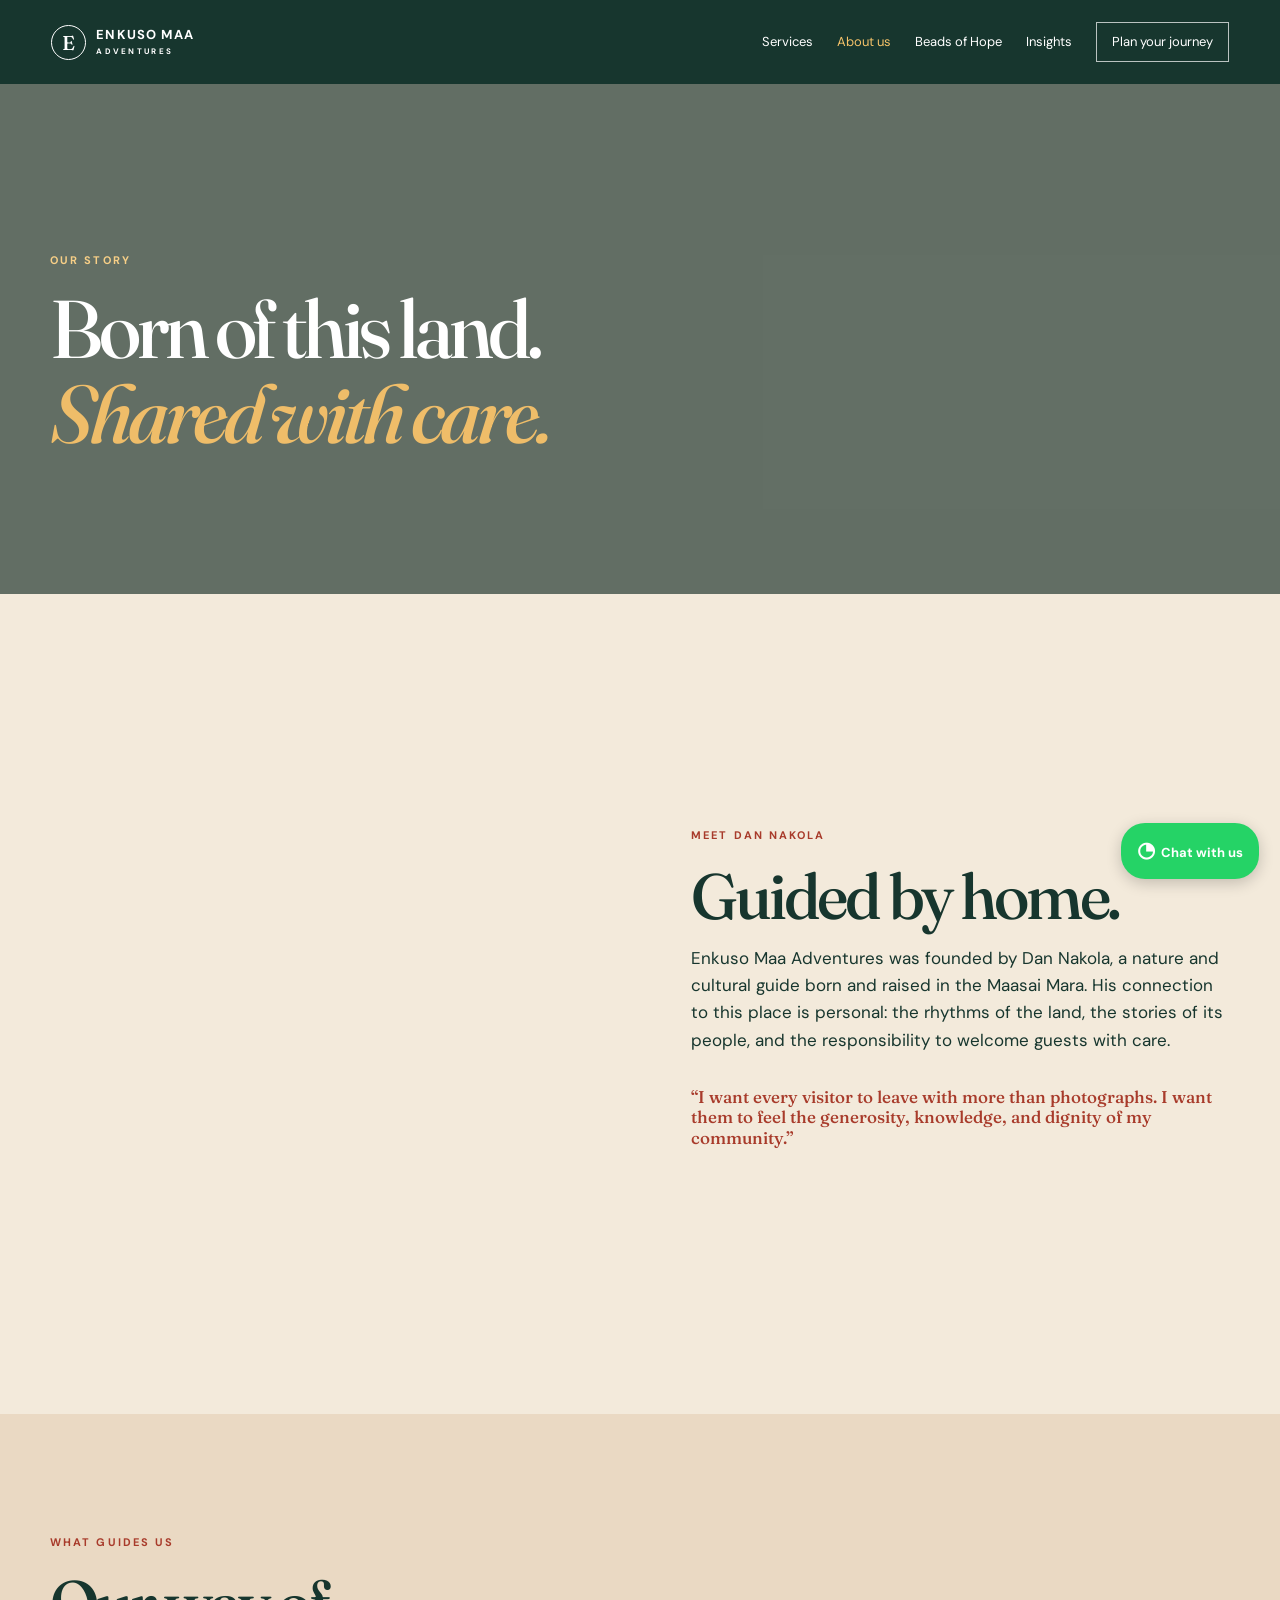
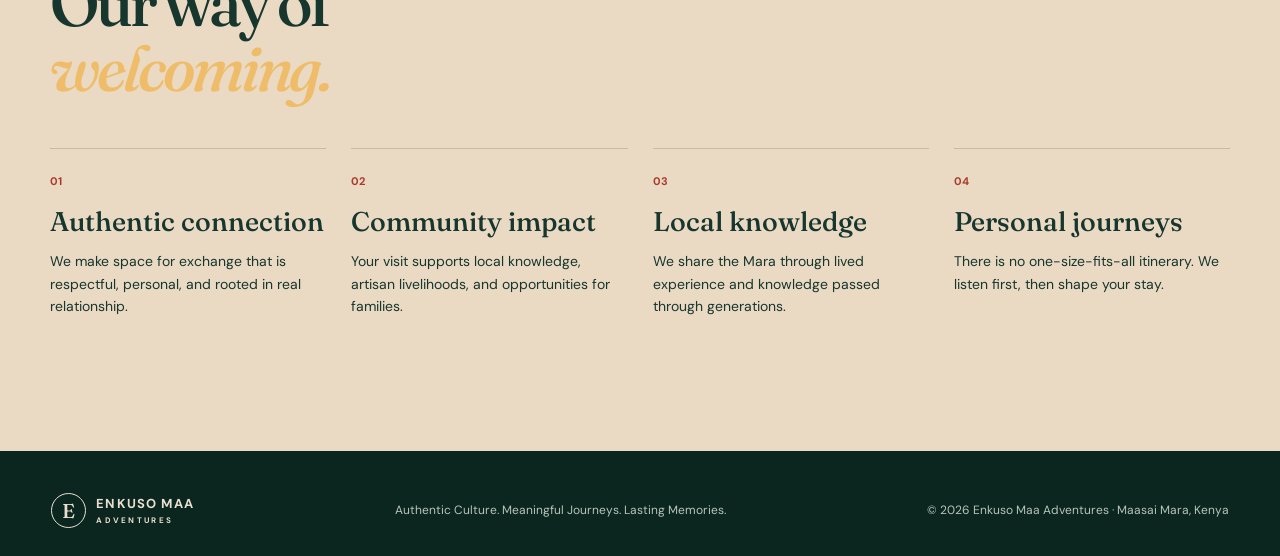
==== about.html @ 647bf37d "Initial commit" ====
<!doctype html>
<html lang="en"><head><meta charset="UTF-8"><meta name="viewport" content="width=device-width, initial-scale=1.0"><meta name="description" content="Meet Dan Nakola and the story behind Enkuso Maa Adventures."><title>About us | Enkuso Maa Adventures</title><link rel="preconnect" href="https://fonts.googleapis.com"><link rel="preconnect" href="https://fonts.gstatic.com" crossorigin><link href="https://fonts.googleapis.com/css2?family=DM+Sans:wght@400;500;600;700&family=Fraunces:opsz,wght@9..144,500;9..144,600;9..144,700&display=swap" rel="stylesheet"><link rel="stylesheet" href="style.css"></head>
<body><a class="skip" href="#main">Skip to content</a><header class="site-header solid-header"><a class="brand" href="index.html"><span class="brand-mark">E</span><span>ENKUSO MAA<small>ADVENTURES</small></span></a><button class="menu-toggle" aria-label="Open navigation" aria-expanded="false"><span></span><span></span></button><nav aria-label="Main navigation"><a href="services.html">Services</a><a class="active" href="about.html">About us</a><a href="index.html#beads">Beads of Hope</a><a href="insights.html">Insights</a><a class="nav-cta" href="contact.html">Plan your journey</a></nav></header>
<main id="main"><section class="page-hero about-page-hero"><div class="container"><p class="eyebrow light">OUR STORY</p><h1>Born of this land.<br><em>Shared with care.</em></h1></div></section><section class="founder section container"><div class="founder-photo"></div><div><p class="eyebrow">MEET DAN NAKOLA</p><h2>Guided by home.</h2><p>Enkuso Maa Adventures was founded by Dan Nakola, a nature and cultural guide born and raised in the Maasai Mara. His connection to this place is personal: the rhythms of the land, the stories of its people, and the responsibility to welcome guests with care.</p><p class="statement">“I want every visitor to leave with more than photographs. I want them to feel the generosity, knowledge, and dignity of my community.”</p></div></section><section class="values section"><div class="container"><p class="eyebrow">WHAT GUIDES US</p><h2>Our way of<br><em>welcoming.</em></h2><div class="values-grid"><article><b>01</b><h3>Authentic connection</h3><p>We make space for exchange that is respectful, personal, and rooted in real relationship.</p></article><article><b>02</b><h3>Community impact</h3><p>Your visit supports local knowledge, artisan livelihoods, and opportunities for families.</p></article><article><b>03</b><h3>Local knowledge</h3><p>We share the Mara through lived experience and knowledge passed through generations.</p></article><article><b>04</b><h3>Personal journeys</h3><p>There is no one-size-fits-all itinerary. We listen first, then shape your stay.</p></article></div></div></section></main><a class="whatsapp" href="https://wa.me/254792629837" target="_blank" rel="noopener" aria-label="Chat on WhatsApp">◔<span>Chat with us</span></a><footer><a class="brand" href="index.html"><span class="brand-mark">E</span><span>ENKUSO MAA<small>ADVENTURES</small></span></a><p>Authentic Culture. Meaningful Journeys. Lasting Memories.</p><p>© 2026 Enkuso Maa Adventures · Maasai Mara, Kenya</p></footer><script src="script.js"></script></body></html>
---- style.css ----
:root{--ink:#17362e;--cream:#f3eadb;--sand:#d7b477;--red:#a83b2b;--orange:#d96d36;--line:rgba(23,54,46,.18)}*{box-sizing:border-box}html{scroll-behavior:smooth}body{margin:0;background:var(--cream);color:var(--ink);font-family:'DM Sans',sans-serif;font-size:16px;line-height:1.6}.container{width:min(1180px,calc(100% - 80px));margin:auto}.skip{position:absolute;left:-999px}.skip:focus{left:1rem;top:1rem;z-index:99;background:white;padding:.5rem}.site-header{height:84px;display:flex;align-items:center;justify-content:space-between;padding:0 4vw;position:absolute;top:0;width:100%;z-index:2;color:white}.brand{display:flex;align-items:center;gap:10px;color:inherit;text-decoration:none;font-weight:700;letter-spacing:.09em;font-size:13px;line-height:1.05}.brand small{display:block;font-size:8px;letter-spacing:.29em;margin-top:5px}.brand-mark{width:35px;height:35px;border:1px solid currentColor;border-radius:50%;display:grid;place-items:center;font-family:Fraunces,serif;font-size:20px;font-weight:500}.site-header nav{display:flex;align-items:center;gap:24px}.site-header nav a{color:inherit;text-decoration:none;font-size:13px}.nav-cta{border:1px solid rgba(255,255,255,.7);padding:9px 15px}.menu-toggle{display:none}.hero{height:min(780px,100vh);min-height:630px;position:relative;color:white;display:flex;align-items:center;overflow:hidden}.hero-image,.culture-photo,.beads-image,.about-photo{background-size:cover;background-position:center}.hero-image{inset:0;position:absolute;background-image:url('https://images.unsplash.com/photo-1516426122078-c23e76319801?auto=format&fit=crop&w=2000&q=85');transform:scale(1.02)}.hero-overlay{position:absolute;inset:0;background:linear-gradient(90deg,rgba(13,31,27,.75),rgba(13,31,27,.22) 65%,rgba(13,31,27,.35)),linear-gradient(0deg,rgba(13,31,27,.3),transparent 45%)}.hero-copy{position:relative;padding-top:65px}.eyebrow{font-size:11px;letter-spacing:.19em;font-weight:700;margin:0 0 18px;color:var(--red)}.eyebrow.light{color:#f7cf87}.hero h1,h2,h3{font-family:Fraunces,Georgia,serif;font-weight:500;line-height:1.02;margin:0}.hero h1{font-size:clamp(52px,7vw,91px);letter-spacing:-.05em}.hero h1 em,h2 em{font-weight:500;color:#efbd69}.lede{font-size:18px;max-width:545px;margin:24px 0 30px}.actions{display:flex;align-items:center;gap:30px}.button{display:inline-flex;align-items:center;gap:22px;text-decoration:none;border:0;padding:14px 19px;font:600 13px 'DM Sans';cursor:pointer}.button span{font-size:20px;line-height:0}.button-red{background:var(--red);color:white}.button-dark{background:var(--ink);color:white}.button-cream{background:var(--cream);color:var(--ink)}.text-link{font-weight:700;font-size:13px;text-decoration:none}.text-link span{font-size:20px;margin-left:8px}.text-link.light{color:white}.text-link.dark{color:var(--ink)}.hero-note{position:absolute;right:4vw;bottom:27px;writing-mode:vertical-rl;font-size:10px;letter-spacing:.14em;text-transform:uppercase}.hero-note span{margin-top:10px}.section{padding:120px 0}.intro{display:grid;grid-template-columns:1fr 1fr;gap:10vw}.intro h2,.section-heading h2,.culture h2,.beads h2,.about h2,.safari h2,.migration h2,.plan h2{font-size:clamp(42px,5.1vw,71px);letter-spacing:-.05em}.intro-copy{padding-top:27px;font-size:18px}.intro-copy p:first-child{margin-top:0}.accent-copy{font:500 27px/1.25 Fraunces,serif;color:var(--red);margin:35px 0}.experiences{background:#ead9c3;padding-bottom:135px}.section-heading{display:flex;justify-content:space-between;align-items:end;margin-bottom:45px}.section-heading>p{max-width:360px;margin-bottom:7px}.experience-grid{display:grid;grid-template-columns:1.1fr 1fr 1fr;grid-template-rows:300px 300px;gap:15px}.experience-card{display:flex;align-items:end;color:white;padding:27px;text-decoration:none;background-size:cover;background-position:center;position:relative;isolation:isolate}.experience-card:before{content:"";position:absolute;inset:0;background:linear-gradient(0deg,rgba(7,27,22,.75),transparent 70%);z-index:-1}.experience-card>div{width:100%}.culture-card{grid-row:span 2;background-image:url('https://images.unsplash.com/photo-1547471080-7cc2caa01a7e?auto=format&fit=crop&w=1100&q=80')}.beads-card{background-image:url('https://images.unsplash.com/photo-1598520106830-8c45c2035460?auto=format&fit=crop&w=1000&q=80')}.migration-card{background-image:url('https://images.unsplash.com/photo-1516026672322-bc52d61a55d5?auto=format&fit=crop&w=1000&q=80')}.safari-card{background-image:url('https://images.unsplash.com/photo-1547970810-dc1eac37d174?auto=format&fit=crop&w=1000&q=80')}.card-index{font-size:10px;letter-spacing:.14em;margin:0 0 8px}.experience-card h3{font-size:35px}.experience-card p:not(.card-index){font-size:13px;margin:9px 0 0}.round-arrow{float:right;border:1px solid rgba(255,255,255,.7);width:35px;height:35px;border-radius:50%;display:grid;place-items:center;margin-top:-34px}.culture{display:grid;grid-template-columns:1fr 1fr;padding:0;background:#d9b577}.culture-photo{min-height:710px;background-image:url('https://images.unsplash.com/photo-1535083783855-76ae62b2914e?auto=format&fit=crop&w=1200&q=85')}.culture-copy{padding:100px min(8vw,120px);align-self:center}.culture-copy>p:not(.eyebrow){max-width:500px}.statement{font:500 28px/1.2 Fraunces,serif;color:var(--red);margin:33px 0}.culture-copy .button{margin-top:18px}.beads{background:var(--ink);color:white}.beads-top{display:flex;justify-content:space-between;align-items:end;margin-bottom:50px}.beads-top>p{max-width:365px;font-size:17px}.beads-image{height:390px;background-image:linear-gradient(90deg,rgba(10,25,21,.7),rgba(10,25,21,.08)),url('https://images.unsplash.com/photo-1544450285-120b0842f663?auto=format&fit=crop&w=1600&q=85');display:flex;align-items:center;padding:7vw}.beads-quote{font:500 clamp(25px,3vw,40px)/1.2 Fraunces,serif}.pillars{display:grid;grid-template-columns:repeat(5,1fr);gap:22px;padding-top:50px;padding-bottom:52px}.pillars article{border-top:1px solid rgba(243,234,219,.35);padding-top:17px}.pillars b{color:#f4c269;font-size:11px}.pillars h3{font-size:25px;margin:16px 0 10px}.pillars p{font-size:13px;color:#d6ddd5;margin:0}.center{text-align:center}.about{display:grid;grid-template-columns:1fr 1fr;gap:8vw;align-items:center}.about-photo{height:550px;background-image:url('https://images.unsplash.com/photo-1594708767771-a7502209ff51?auto=format&fit=crop&w=1100&q=85')}.about-copy p:not(.eyebrow){font-size:17px}.about-copy p:nth-of-type(3){font:500 23px/1.35 Fraunces,serif;color:var(--red);margin:30px 0}.safari{background:#cf6d3c;color:#fff;text-align:center}.safari h2 em{color:#ffe0a3}.safari-intro{max-width:620px;margin:27px auto}.safari-types{display:flex;justify-content:center;flex-wrap:wrap;gap:10px;margin:32px 0}.safari-types span{border:1px solid rgba(255,255,255,.55);padding:9px 15px;font-size:12px}.migration{padding:0;min-height:480px;background:linear-gradient(90deg,rgba(16,39,31,.78),rgba(16,39,31,.05)),url('https://images.unsplash.com/photo-1557050543-4d5f4e07ef46?auto=format&fit=crop&w=1800&q=85') center/cover;color:white;display:grid;align-items:center}.migration-wrap{display:flex;justify-content:space-between;align-items:end}.migration-wrap .eyebrow{color:#f8cb78}.migration-wrap p:last-child{width:390px;font-size:17px}.stories .section-heading{margin-bottom:30px}.story-grid{display:grid;grid-template-columns:repeat(3,1fr);border-top:1px solid var(--line)}.story-grid article{min-height:260px;padding:27px 27px 20px 0;display:flex;flex-direction:column;border-bottom:1px solid var(--line);margin-right:25px}.story-grid article+article{border-left:1px solid var(--line);padding-left:27px}.story-cat{font-size:10px;font-weight:700;letter-spacing:.15em;color:var(--red)}.story-grid h3{font-size:29px}.story-grid a{color:var(--ink);font-size:25px;text-decoration:none;margin-top:auto}.plan{background:#123229;color:white;padding:110px 0}.plan-grid{display:grid;grid-template-columns:1fr 1fr;gap:11vw}.plan h2 em{color:#efbd69}.plan p:not(.eyebrow){max-width:520px}.contact-links{display:flex;flex-direction:column;gap:7px;margin-top:30px}.contact-links a{color:#f3ce8a;text-decoration:none;font-size:14px}form{display:grid;gap:18px}label{font-size:11px;letter-spacing:.12em;font-weight:700}input,select,textarea{display:block;width:100%;margin-top:6px;padding:11px 0;background:transparent;border:0;border-bottom:1px solid rgba(255,255,255,.5);color:white;font:15px 'DM Sans'}select option{color:var(--ink)}textarea{resize:vertical}form .button{justify-self:start;margin-top:10px}.whatsapp{position:fixed;bottom:21px;right:21px;background:#25d366;color:white;border-radius:24px;padding:11px 16px;text-decoration:none;z-index:4;font-weight:700;font-size:13px;box-shadow:0 4px 15px #0003}.whatsapp:first-letter{font-size:21px}.whatsapp span{margin-left:6px}footer{background:#0b261f;color:#e9dfcf;padding:42px 4vw 28px;display:flex;align-items:center;justify-content:space-between;gap:20px;font-size:12px}footer p{margin:0;color:#b8c4ba}
@media(max-width:800px){.container{width:min(100% - 42px,600px)}.site-header{height:70px;padding:0 21px}.site-header nav{display:none;position:absolute;top:70px;left:0;right:0;background:var(--ink);padding:20px;flex-direction:column;align-items:start;gap:13px}.site-header nav.open{display:flex}.menu-toggle{display:grid;gap:6px;background:none;border:0}.menu-toggle span{display:block;width:25px;height:1px;background:white}.hero{min-height:650px}.hero h1{font-size:51px}.lede{font-size:16px}.hero-note{display:none}.section{padding:80px 0}.intro,.about,.plan-grid{grid-template-columns:1fr;gap:32px}.intro-copy{padding:0}.section-heading,.beads-top,.migration-wrap{display:block}.section-heading>p{margin-top:20px}.experience-grid{grid-template-columns:1fr 1fr;grid-template-rows:250px 250px 250px}.culture-card{grid-row:span 2}.culture{grid-template-columns:1fr}.culture-photo{min-height:430px}.culture-copy{padding:70px 21px}.beads-top>p{margin-top:23px}.beads-image{height:340px;padding:32px}.pillars{grid-template-columns:1fr 1fr}.pillars article:last-child{grid-column:span 2}.about-photo{height:410px}.migration{min-height:470px}.migration-wrap p:last-child{width:auto;margin-top:35px}.story-grid{grid-template-columns:1fr}.story-grid article,.story-grid article+article{margin:0;padding:25px 0;border-left:0}.plan{padding:75px 0}footer{display:grid;gap:15px}.whatsapp span{display:none}.whatsapp{width:48px;height:48px;padding:11px;text-align:center;border-radius:50%}}
@media(max-width:450px){.experience-grid{display:grid;grid-template-columns:1fr;grid-template-rows:260px}.culture-card{grid-row:auto}.pillars{grid-template-columns:1fr}.pillars article:last-child{grid-column:auto}.actions{align-items:start;flex-direction:column;gap:20px}.hero h1{font-size:47px}}
.solid-header{position:relative;background:var(--ink)}.solid-header nav a.active:not(.nav-cta){color:#f4c269}.page-hero{min-height:510px;display:grid;align-items:end;padding:110px 0 80px;color:white;background-size:cover;background-position:center;position:relative;isolation:isolate}.page-hero:before{content:"";position:absolute;inset:0;background:rgba(11,35,28,.62);z-index:-1}.page-hero h1,.contact-page h1,.insights-header h1{font:500 clamp(48px,6.4vw,82px)/1.03 Fraunces,serif;letter-spacing:-.05em;margin:0}.page-hero h1 em,.contact-page h1 em,.insights-header h1 em{color:#efbd69}.page-hero p:last-child{font-size:18px;max-width:520px;margin:22px 0 0}.services-page-hero{background-image:url('https://images.unsplash.com/photo-1547471080-7cc2caa01a7e?auto=format&fit=crop&w=1800&q=85')}.about-page-hero{background-image:url('https://images.unsplash.com/photo-1535083783855-76ae62b2914e?auto=format&fit=crop&w=1800&q=85')}.service-list{display:grid;grid-template-columns:.75fr 1.25fr;gap:10vw}.service-intro h2{font-size:clamp(42px,5vw,67px);letter-spacing:-.05em}.service-intro>p:last-child{font-size:17px}.service-rows{border-top:1px solid var(--line)}.service-rows article{display:grid;grid-template-columns:52px 1fr;gap:20px;padding:30px 0;border-bottom:1px solid var(--line)}.service-rows article>span{font-size:11px;font-weight:700;color:var(--red);letter-spacing:.1em}.service-rows h3{font-size:31px}.service-rows p{max-width:600px}.service-callout{padding:90px 0;background:var(--red);color:white}.service-callout h2{font-size:clamp(43px,5.5vw,70px);letter-spacing:-.05em;margin:0 0 30px}.founder{display:grid;grid-template-columns:1fr 1fr;align-items:center;gap:8vw}.founder-photo{height:580px;background:url('https://images.unsplash.com/photo-1594708767771-a7502209ff51?auto=format&fit=crop&w=1100&q=85') center/cover}.founder h2,.values h2{font-size:clamp(43px,5vw,69px);letter-spacing:-.05em}.founder p:not(.eyebrow){font-size:17px}.values{background:#ead9c3}.values-grid{display:grid;grid-template-columns:repeat(4,1fr);gap:25px;margin-top:48px}.values-grid article{border-top:1px solid var(--line);padding-top:18px}.values-grid b{font-size:11px;color:var(--red)}.values-grid h3{font-size:27px;margin:15px 0}.values-grid p{font-size:14px}.contact-page{padding-top:120px;min-height:720px}.contact-page-grid{display:grid;grid-template-columns:1fr 1fr;gap:10vw}.contact-page-grid>div>p:not(.eyebrow){font-size:18px;max-width:510px}.contact-details{display:grid;gap:10px;margin-top:40px}.contact-details a{color:var(--red);font-weight:700;text-decoration:none}.contact-form{background:var(--ink);padding:38px}.contact-form input,.contact-form select,.contact-form textarea{color:white}.insights-header{background:#d9b577;padding:110px 0 75px}.insights-header>div>p:last-child{font-size:18px;max-width:440px;margin:25px 0 0}.featured-article{display:grid;grid-template-columns:1fr 1fr;gap:7vw;align-items:center;margin-bottom:75px}.article-image{height:440px;background:url('https://images.unsplash.com/photo-1544450285-120b0842f663?auto=format&fit=crop&w=1100&q=85') center/cover}.featured-article h2{font-size:clamp(36px,4vw,56px);letter-spacing:-.04em}.article-grid{display:grid;grid-template-columns:repeat(2,1fr);gap:0 50px}.article-grid article{border-top:1px solid var(--line);padding:25px 0 35px}.article-grid h3{font-size:30px}.article-grid a{color:var(--red);font-size:13px;font-weight:700;text-decoration:none}@media(max-width:800px){.service-list,.founder,.contact-page-grid,.featured-article{grid-template-columns:1fr;gap:35px}.page-hero{min-height:440px;padding:80px 0 55px}.values-grid{grid-template-columns:1fr 1fr}.contact-page{padding-top:75px}.contact-form{padding:28px}.article-grid{gap:0 28px}.solid-header nav{background:var(--ink)}}@media(max-width:450px){.values-grid,.article-grid{grid-template-columns:1fr}.founder-photo{height:400px}.featured-article{margin-bottom:50px}}
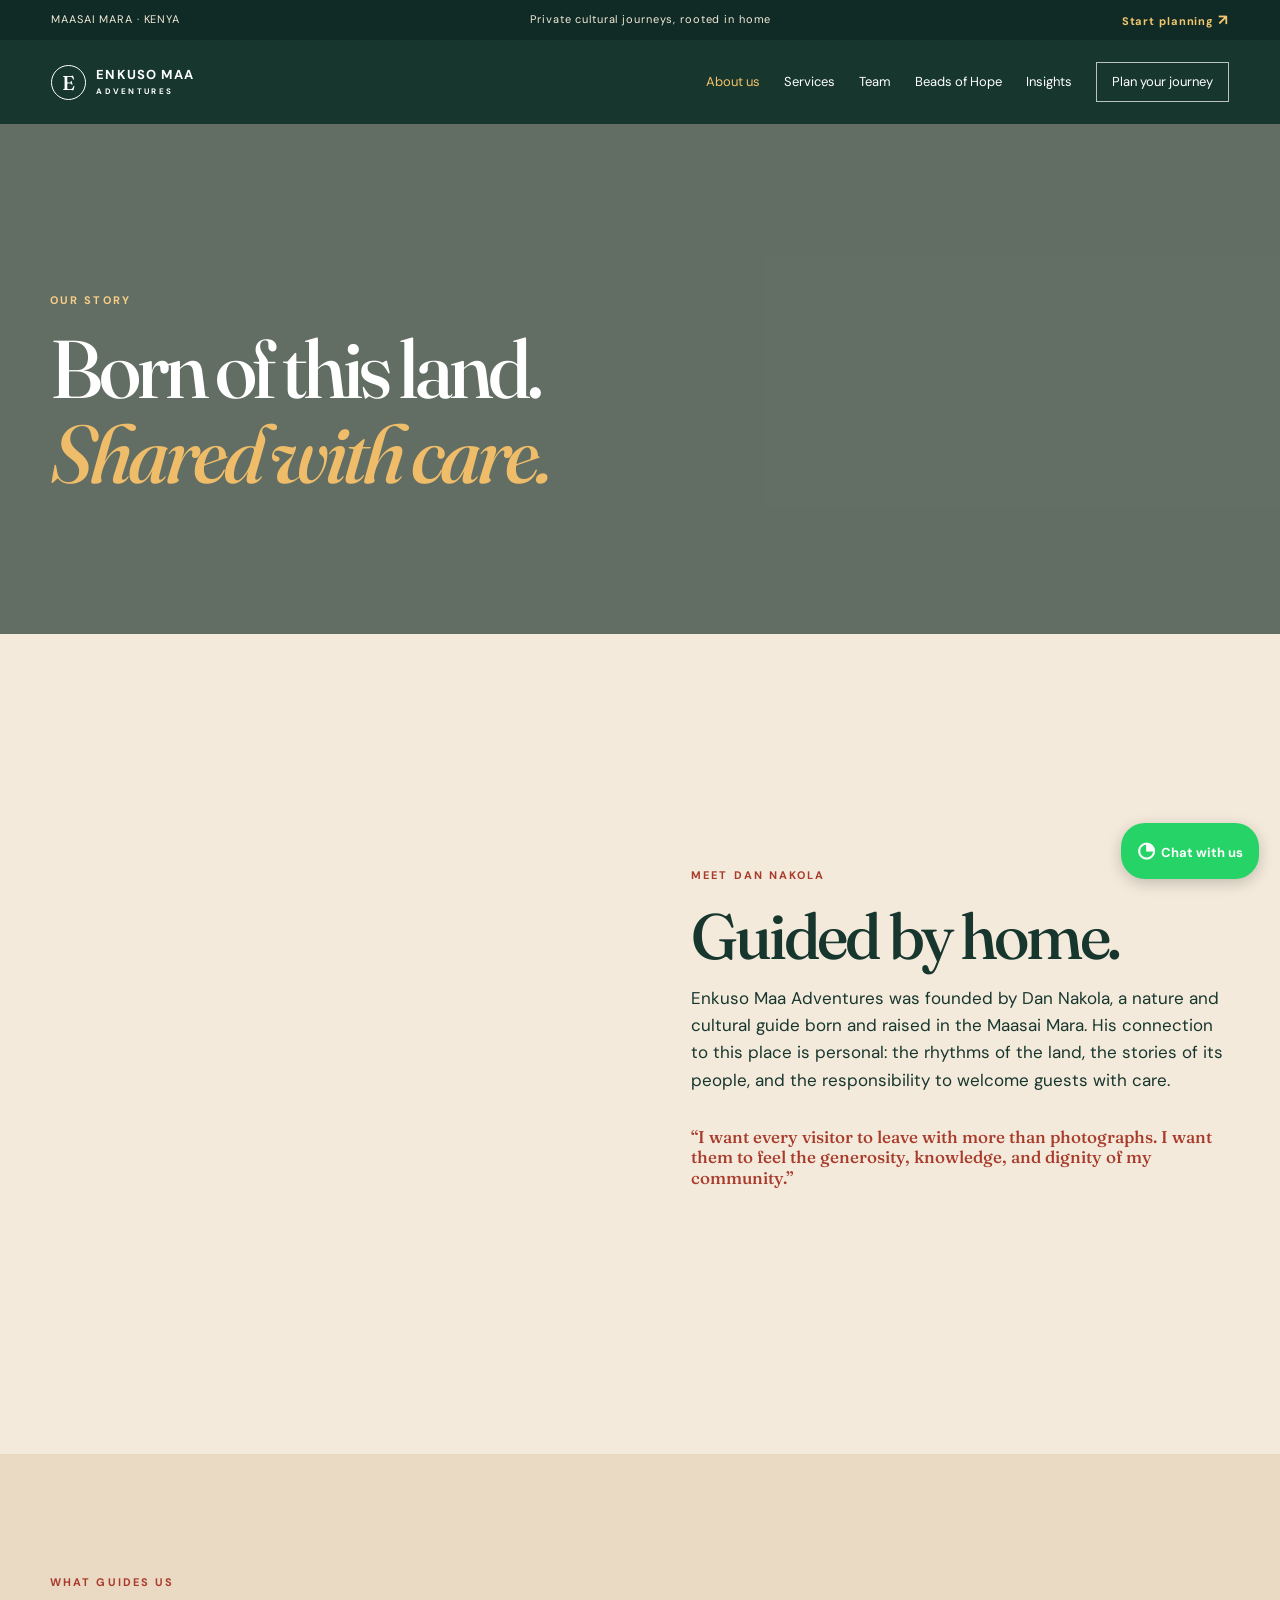
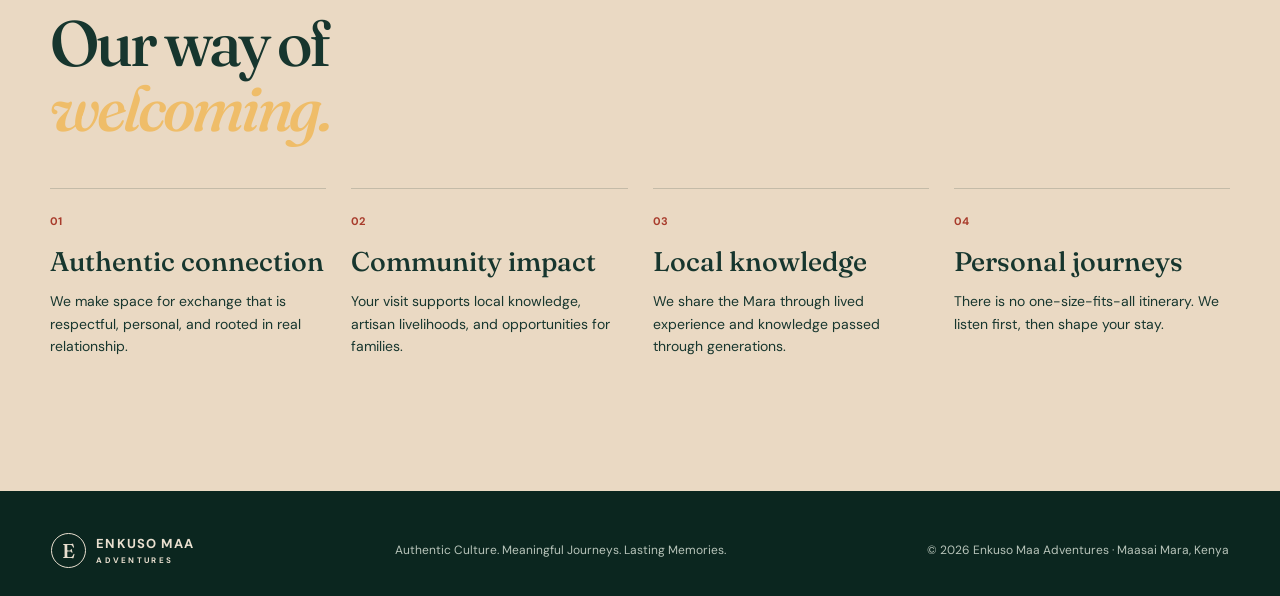
==== commit c8bab9ba: "homepage ui" ====
--- a/about.html
+++ b/about.html
@@ -1,4 +1,4 @@
 <!doctype html>
 <html lang="en"><head><meta charset="UTF-8"><meta name="viewport" content="width=device-width, initial-scale=1.0"><meta name="description" content="Meet Dan Nakola and the story behind Enkuso Maa Adventures."><title>About us | Enkuso Maa Adventures</title><link rel="preconnect" href="https://fonts.googleapis.com"><link rel="preconnect" href="https://fonts.gstatic.com" crossorigin><link href="https://fonts.googleapis.com/css2?family=DM+Sans:wght@400;500;600;700&family=Fraunces:opsz,wght@9..144,500;9..144,600;9..144,700&display=swap" rel="stylesheet"><link rel="stylesheet" href="style.css"></head>
-<body><a class="skip" href="#main">Skip to content</a><header class="site-header solid-header"><a class="brand" href="index.html"><span class="brand-mark">E</span><span>ENKUSO MAA<small>ADVENTURES</small></span></a><button class="menu-toggle" aria-label="Open navigation" aria-expanded="false"><span></span><span></span></button><nav aria-label="Main navigation"><a href="services.html">Services</a><a class="active" href="about.html">About us</a><a href="index.html#beads">Beads of Hope</a><a href="insights.html">Insights</a><a class="nav-cta" href="contact.html">Plan your journey</a></nav></header>
+<body><a class="skip" href="#main">Skip to content</a><div class="top-bar"><div class="top-bar-inner"><span>MAASAI MARA · KENYA</span><span>Private cultural journeys, rooted in home</span><a href="contact.html">Start planning <span>↗</span></a></div></div><header class="site-header solid-header"><a class="brand" href="index.html"><span class="brand-mark">E</span><span>ENKUSO MAA<small>ADVENTURES</small></span></a><button class="menu-toggle" aria-label="Open navigation" aria-expanded="false"><span></span><span></span></button><nav aria-label="Main navigation"><a class="active" href="about.html">About us</a><a href="services.html">Services</a><a href="team.html">Team</a><a href="index.html#beads">Beads of Hope</a><a href="insights.html">Insights</a><a class="nav-cta" href="contact.html">Plan your journey</a></nav></header>
 <main id="main"><section class="page-hero about-page-hero"><div class="container"><p class="eyebrow light">OUR STORY</p><h1>Born of this land.<br><em>Shared with care.</em></h1></div></section><section class="founder section container"><div class="founder-photo"></div><div><p class="eyebrow">MEET DAN NAKOLA</p><h2>Guided by home.</h2><p>Enkuso Maa Adventures was founded by Dan Nakola, a nature and cultural guide born and raised in the Maasai Mara. His connection to this place is personal: the rhythms of the land, the stories of its people, and the responsibility to welcome guests with care.</p><p class="statement">“I want every visitor to leave with more than photographs. I want them to feel the generosity, knowledge, and dignity of my community.”</p></div></section><section class="values section"><div class="container"><p class="eyebrow">WHAT GUIDES US</p><h2>Our way of<br><em>welcoming.</em></h2><div class="values-grid"><article><b>01</b><h3>Authentic connection</h3><p>We make space for exchange that is respectful, personal, and rooted in real relationship.</p></article><article><b>02</b><h3>Community impact</h3><p>Your visit supports local knowledge, artisan livelihoods, and opportunities for families.</p></article><article><b>03</b><h3>Local knowledge</h3><p>We share the Mara through lived experience and knowledge passed through generations.</p></article><article><b>04</b><h3>Personal journeys</h3><p>There is no one-size-fits-all itinerary. We listen first, then shape your stay.</p></article></div></div></section></main><a class="whatsapp" href="https://wa.me/254792629837" target="_blank" rel="noopener" aria-label="Chat on WhatsApp">◔<span>Chat with us</span></a><footer><a class="brand" href="index.html"><span class="brand-mark">E</span><span>ENKUSO MAA<small>ADVENTURES</small></span></a><p>Authentic Culture. Meaningful Journeys. Lasting Memories.</p><p>© 2026 Enkuso Maa Adventures · Maasai Mara, Kenya</p></footer><script src="script.js"></script></body></html>
--- a/style.css
+++ b/style.css
@@ -1,4 +1,6 @@
 :root{--ink:#17362e;--cream:#f3eadb;--sand:#d7b477;--red:#a83b2b;--orange:#d96d36;--line:rgba(23,54,46,.18)}*{box-sizing:border-box}html{scroll-behavior:smooth}body{margin:0;background:var(--cream);color:var(--ink);font-family:'DM Sans',sans-serif;font-size:16px;line-height:1.6}.container{width:min(1180px,calc(100% - 80px));margin:auto}.skip{position:absolute;left:-999px}.skip:focus{left:1rem;top:1rem;z-index:99;background:white;padding:.5rem}.site-header{height:84px;display:flex;align-items:center;justify-content:space-between;padding:0 4vw;position:absolute;top:0;width:100%;z-index:2;color:white}.brand{display:flex;align-items:center;gap:10px;color:inherit;text-decoration:none;font-weight:700;letter-spacing:.09em;font-size:13px;line-height:1.05}.brand small{display:block;font-size:8px;letter-spacing:.29em;margin-top:5px}.brand-mark{width:35px;height:35px;border:1px solid currentColor;border-radius:50%;display:grid;place-items:center;font-family:Fraunces,serif;font-size:20px;font-weight:500}.site-header nav{display:flex;align-items:center;gap:24px}.site-header nav a{color:inherit;text-decoration:none;font-size:13px}.nav-cta{border:1px solid rgba(255,255,255,.7);padding:9px 15px}.menu-toggle{display:none}.hero{height:min(780px,100vh);min-height:630px;position:relative;color:white;display:flex;align-items:center;overflow:hidden}.hero-image,.culture-photo,.beads-image,.about-photo{background-size:cover;background-position:center}.hero-image{inset:0;position:absolute;background-image:url('https://images.unsplash.com/photo-1516426122078-c23e76319801?auto=format&fit=crop&w=2000&q=85');transform:scale(1.02)}.hero-overlay{position:absolute;inset:0;background:linear-gradient(90deg,rgba(13,31,27,.75),rgba(13,31,27,.22) 65%,rgba(13,31,27,.35)),linear-gradient(0deg,rgba(13,31,27,.3),transparent 45%)}.hero-copy{position:relative;padding-top:65px}.eyebrow{font-size:11px;letter-spacing:.19em;font-weight:700;margin:0 0 18px;color:var(--red)}.eyebrow.light{color:#f7cf87}.hero h1,h2,h3{font-family:Fraunces,Georgia,serif;font-weight:500;line-height:1.02;margin:0}.hero h1{font-size:clamp(52px,7vw,91px);letter-spacing:-.05em}.hero h1 em,h2 em{font-weight:500;color:#efbd69}.lede{font-size:18px;max-width:545px;margin:24px 0 30px}.actions{display:flex;align-items:center;gap:30px}.button{display:inline-flex;align-items:center;gap:22px;text-decoration:none;border:0;padding:14px 19px;font:600 13px 'DM Sans';cursor:pointer}.button span{font-size:20px;line-height:0}.button-red{background:var(--red);color:white}.button-dark{background:var(--ink);color:white}.button-cream{background:var(--cream);color:var(--ink)}.text-link{font-weight:700;font-size:13px;text-decoration:none}.text-link span{font-size:20px;margin-left:8px}.text-link.light{color:white}.text-link.dark{color:var(--ink)}.hero-note{position:absolute;right:4vw;bottom:27px;writing-mode:vertical-rl;font-size:10px;letter-spacing:.14em;text-transform:uppercase}.hero-note span{margin-top:10px}.section{padding:120px 0}.intro{display:grid;grid-template-columns:1fr 1fr;gap:10vw}.intro h2,.section-heading h2,.culture h2,.beads h2,.about h2,.safari h2,.migration h2,.plan h2{font-size:clamp(42px,5.1vw,71px);letter-spacing:-.05em}.intro-copy{padding-top:27px;font-size:18px}.intro-copy p:first-child{margin-top:0}.accent-copy{font:500 27px/1.25 Fraunces,serif;color:var(--red);margin:35px 0}.experiences{background:#ead9c3;padding-bottom:135px}.section-heading{display:flex;justify-content:space-between;align-items:end;margin-bottom:45px}.section-heading>p{max-width:360px;margin-bottom:7px}.experience-grid{display:grid;grid-template-columns:1.1fr 1fr 1fr;grid-template-rows:300px 300px;gap:15px}.experience-card{display:flex;align-items:end;color:white;padding:27px;text-decoration:none;background-size:cover;background-position:center;position:relative;isolation:isolate}.experience-card:before{content:"";position:absolute;inset:0;background:linear-gradient(0deg,rgba(7,27,22,.75),transparent 70%);z-index:-1}.experience-card>div{width:100%}.culture-card{grid-row:span 2;background-image:url('https://images.unsplash.com/photo-1547471080-7cc2caa01a7e?auto=format&fit=crop&w=1100&q=80')}.beads-card{background-image:url('https://images.unsplash.com/photo-1598520106830-8c45c2035460?auto=format&fit=crop&w=1000&q=80')}.migration-card{background-image:url('https://images.unsplash.com/photo-1516026672322-bc52d61a55d5?auto=format&fit=crop&w=1000&q=80')}.safari-card{background-image:url('https://images.unsplash.com/photo-1547970810-dc1eac37d174?auto=format&fit=crop&w=1000&q=80')}.card-index{font-size:10px;letter-spacing:.14em;margin:0 0 8px}.experience-card h3{font-size:35px}.experience-card p:not(.card-index){font-size:13px;margin:9px 0 0}.round-arrow{float:right;border:1px solid rgba(255,255,255,.7);width:35px;height:35px;border-radius:50%;display:grid;place-items:center;margin-top:-34px}.culture{display:grid;grid-template-columns:1fr 1fr;padding:0;background:#d9b577}.culture-photo{min-height:710px;background-image:url('https://images.unsplash.com/photo-1535083783855-76ae62b2914e?auto=format&fit=crop&w=1200&q=85')}.culture-copy{padding:100px min(8vw,120px);align-self:center}.culture-copy>p:not(.eyebrow){max-width:500px}.statement{font:500 28px/1.2 Fraunces,serif;color:var(--red);margin:33px 0}.culture-copy .button{margin-top:18px}.beads{background:var(--ink);color:white}.beads-top{display:flex;justify-content:space-between;align-items:end;margin-bottom:50px}.beads-top>p{max-width:365px;font-size:17px}.beads-image{height:390px;background-image:linear-gradient(90deg,rgba(10,25,21,.7),rgba(10,25,21,.08)),url('https://images.unsplash.com/photo-1544450285-120b0842f663?auto=format&fit=crop&w=1600&q=85');display:flex;align-items:center;padding:7vw}.beads-quote{font:500 clamp(25px,3vw,40px)/1.2 Fraunces,serif}.pillars{display:grid;grid-template-columns:repeat(5,1fr);gap:22px;padding-top:50px;padding-bottom:52px}.pillars article{border-top:1px solid rgba(243,234,219,.35);padding-top:17px}.pillars b{color:#f4c269;font-size:11px}.pillars h3{font-size:25px;margin:16px 0 10px}.pillars p{font-size:13px;color:#d6ddd5;margin:0}.center{text-align:center}.about{display:grid;grid-template-columns:1fr 1fr;gap:8vw;align-items:center}.about-photo{height:550px;background-image:url('https://images.unsplash.com/photo-1594708767771-a7502209ff51?auto=format&fit=crop&w=1100&q=85')}.about-copy p:not(.eyebrow){font-size:17px}.about-copy p:nth-of-type(3){font:500 23px/1.35 Fraunces,serif;color:var(--red);margin:30px 0}.safari{background:#cf6d3c;color:#fff;text-align:center}.safari h2 em{color:#ffe0a3}.safari-intro{max-width:620px;margin:27px auto}.safari-types{display:flex;justify-content:center;flex-wrap:wrap;gap:10px;margin:32px 0}.safari-types span{border:1px solid rgba(255,255,255,.55);padding:9px 15px;font-size:12px}.migration{padding:0;min-height:480px;background:linear-gradient(90deg,rgba(16,39,31,.78),rgba(16,39,31,.05)),url('https://images.unsplash.com/photo-1557050543-4d5f4e07ef46?auto=format&fit=crop&w=1800&q=85') center/cover;color:white;display:grid;align-items:center}.migration-wrap{display:flex;justify-content:space-between;align-items:end}.migration-wrap .eyebrow{color:#f8cb78}.migration-wrap p:last-child{width:390px;font-size:17px}.stories .section-heading{margin-bottom:30px}.story-grid{display:grid;grid-template-columns:repeat(3,1fr);border-top:1px solid var(--line)}.story-grid article{min-height:260px;padding:27px 27px 20px 0;display:flex;flex-direction:column;border-bottom:1px solid var(--line);margin-right:25px}.story-grid article+article{border-left:1px solid var(--line);padding-left:27px}.story-cat{font-size:10px;font-weight:700;letter-spacing:.15em;color:var(--red)}.story-grid h3{font-size:29px}.story-grid a{color:var(--ink);font-size:25px;text-decoration:none;margin-top:auto}.plan{background:#123229;color:white;padding:110px 0}.plan-grid{display:grid;grid-template-columns:1fr 1fr;gap:11vw}.plan h2 em{color:#efbd69}.plan p:not(.eyebrow){max-width:520px}.contact-links{display:flex;flex-direction:column;gap:7px;margin-top:30px}.contact-links a{color:#f3ce8a;text-decoration:none;font-size:14px}form{display:grid;gap:18px}label{font-size:11px;letter-spacing:.12em;font-weight:700}input,select,textarea{display:block;width:100%;margin-top:6px;padding:11px 0;background:transparent;border:0;border-bottom:1px solid rgba(255,255,255,.5);color:white;font:15px 'DM Sans'}select option{color:var(--ink)}textarea{resize:vertical}form .button{justify-self:start;margin-top:10px}.whatsapp{position:fixed;bottom:21px;right:21px;background:#25d366;color:white;border-radius:24px;padding:11px 16px;text-decoration:none;z-index:4;font-weight:700;font-size:13px;box-shadow:0 4px 15px #0003}.whatsapp:first-letter{font-size:21px}.whatsapp span{margin-left:6px}footer{background:#0b261f;color:#e9dfcf;padding:42px 4vw 28px;display:flex;align-items:center;justify-content:space-between;gap:20px;font-size:12px}footer p{margin:0;color:#b8c4ba}
 @media(max-width:800px){.container{width:min(100% - 42px,600px)}.site-header{height:70px;padding:0 21px}.site-header nav{display:none;position:absolute;top:70px;left:0;right:0;background:var(--ink);padding:20px;flex-direction:column;align-items:start;gap:13px}.site-header nav.open{display:flex}.menu-toggle{display:grid;gap:6px;background:none;border:0}.menu-toggle span{display:block;width:25px;height:1px;background:white}.hero{min-height:650px}.hero h1{font-size:51px}.lede{font-size:16px}.hero-note{display:none}.section{padding:80px 0}.intro,.about,.plan-grid{grid-template-columns:1fr;gap:32px}.intro-copy{padding:0}.section-heading,.beads-top,.migration-wrap{display:block}.section-heading>p{margin-top:20px}.experience-grid{grid-template-columns:1fr 1fr;grid-template-rows:250px 250px 250px}.culture-card{grid-row:span 2}.culture{grid-template-columns:1fr}.culture-photo{min-height:430px}.culture-copy{padding:70px 21px}.beads-top>p{margin-top:23px}.beads-image{height:340px;padding:32px}.pillars{grid-template-columns:1fr 1fr}.pillars article:last-child{grid-column:span 2}.about-photo{height:410px}.migration{min-height:470px}.migration-wrap p:last-child{width:auto;margin-top:35px}.story-grid{grid-template-columns:1fr}.story-grid article,.story-grid article+article{margin:0;padding:25px 0;border-left:0}.plan{padding:75px 0}footer{display:grid;gap:15px}.whatsapp span{display:none}.whatsapp{width:48px;height:48px;padding:11px;text-align:center;border-radius:50%}}
 @media(max-width:450px){.experience-grid{display:grid;grid-template-columns:1fr;grid-template-rows:260px}.culture-card{grid-row:auto}.pillars{grid-template-columns:1fr}.pillars article:last-child{grid-column:auto}.actions{align-items:start;flex-direction:column;gap:20px}.hero h1{font-size:47px}}
+.top-bar{background:#102b25;color:#f3eadb;font-size:11px;letter-spacing:.08em;padding:8px 4vw;position:relative;z-index:4}.top-bar-inner{max-width:1180px;margin:auto;display:flex;align-items:center;justify-content:space-between;gap:18px}.top-bar a{color:#f3c66f;text-decoration:none;font-weight:700}.top-bar a span{font-size:15px}.top-bar+.site-header{top:34px}.solid-header{top:0}.top-bar+.solid-header{top:0}.footer-main{max-width:1180px;margin:auto;display:grid;grid-template-columns:1.5fr repeat(3,1fr);gap:40px;padding-bottom:52px}.footer-tagline{color:rgba(243,234,219,.72);margin:25px 0 0}.footer-column{display:flex;flex-direction:column;gap:8px}.footer-column a,.footer-column p{color:rgba(243,234,219,.78);text-decoration:none;margin:0}.footer-label{color:#efbd69!important;font-size:11px;text-transform:uppercase;letter-spacing:.16em;margin-bottom:9px!important;font-weight:700}.footer-bottom{border-top:1px solid rgba(243,234,219,.2);padding-top:18px;display:flex;justify-content:space-between;color:rgba(243,234,219,.52);font-size:12px}.contact-intro{padding-top:100px;background:#ead9c3}.contact-intro-inner{display:grid;grid-template-columns:1fr 1fr;gap:8vw;align-items:end}.contact-intro h1{font:500 clamp(48px,6.4vw,82px)/1.03 Fraunces,serif;letter-spacing:-.05em;margin:0}.contact-intro h1 em,.contact-info h2 em,.map-heading h2 em,.team-intro h2 em,.team-cta h2 em{color:var(--red)}.contact-intro-inner>p{font-size:18px;max-width:470px;margin:0 0 5px}.contact-section{background:#f3eadb}.contact-layout{display:grid;grid-template-columns:.85fr 1.15fr;gap:10vw}.contact-info h2,.map-heading h2,.team-intro h2{font-size:clamp(43px,5vw,69px);line-height:1.05;letter-spacing:-.05em;margin:0 0 25px}.contact-info>p:not(.eyebrow){max-width:420px}.contact-details{display:grid;gap:9px;margin-top:32px}.contact-details a{color:var(--ink);font-weight:700}.contact-details span{color:rgba(23,54,46,.7)}.contact-note{border-top:1px solid var(--line);margin-top:38px;padding-top:17px;max-width:390px}.contact-note b{font-size:12px;text-transform:uppercase;letter-spacing:.12em}.contact-note p{margin:7px 0 0}.contact-form{background:white;padding:36px;display:grid;gap:18px}.contact-form label{display:grid;gap:7px;font-size:13px;font-weight:700}.contact-form input,.contact-form select,.contact-form textarea{font:inherit;border:1px solid var(--line);padding:13px;background:#fff;color:var(--ink);width:100%}.contact-form textarea{resize:vertical}.form-kicker{font-size:11px;letter-spacing:.16em;color:var(--red);font-weight:700;margin:0 0 4px}.map-section{background:#ead9c3;padding:90px 0}.map-heading{display:grid;grid-template-columns:1fr 1fr;gap:8vw;align-items:end;margin-bottom:35px}.map-heading>p{max-width:420px;margin:0 0 5px}.map-frame{height:430px}.map-frame iframe{width:100%;height:100%;border:0;display:block;filter:saturate(.72)}.team-page-hero{background-image:url('https://images.unsplash.com/photo-1535338454770-8be927b5a00b?auto=format&fit=crop&w=1800&q=85')}.team-intro{display:grid;grid-template-columns:.8fr 1fr;column-gap:8vw;align-items:end}.team-intro .eyebrow{grid-column:1 / -1}.team-intro h2{margin:0}.team-intro>p:last-child{margin:0;font-size:17px;max-width:470px}.team-grid{display:grid;grid-template-columns:1fr 1fr;gap:28px;padding-top:0}.team-card{background:#ead9c3}.team-photo{height:390px;background-size:cover;background-position:center}.dan-photo{background-image:url('https://images.unsplash.com/photo-1523805009345-7448845a9e53?auto=format&fit=crop&w=1000&q=85')}.guide-photo{background-image:url('https://images.unsplash.com/photo-1516026672322-bc52d61a55d5?auto=format&fit=crop&w=1000&q=85')}.team-card-copy{padding:28px 30px 32px}.team-card h3{font:500 34px/1.1 Fraunces,serif;margin:5px 0 15px}.team-cta{background:var(--red);color:white;padding:95px 0}.team-cta h2{font:500 clamp(43px,5.5vw,70px)/1.05 Fraunces,serif;letter-spacing:-.05em;margin:0 0 30px}.team-cta h2 em{color:#f4c269}.team-cta .eyebrow{color:#f7cf87}
+@media(max-width:800px){.top-bar-inner span:nth-child(2){display:none}.top-bar{padding:8px 21px}.footer-main{grid-template-columns:1fr 1fr;gap:30px}.footer-bottom{display:grid;gap:5px}.contact-intro-inner,.contact-layout,.map-heading,.team-intro{grid-template-columns:1fr;gap:28px}.contact-intro{padding-top:75px}.contact-intro-inner>p{font-size:16px}.contact-form{padding:25px}.map-section{padding:70px 0}.map-frame{height:330px}.team-grid{grid-template-columns:1fr}.team-photo{height:320px}}
 .solid-header{position:relative;background:var(--ink)}.solid-header nav a.active:not(.nav-cta){color:#f4c269}.page-hero{min-height:510px;display:grid;align-items:end;padding:110px 0 80px;color:white;background-size:cover;background-position:center;position:relative;isolation:isolate}.page-hero:before{content:"";position:absolute;inset:0;background:rgba(11,35,28,.62);z-index:-1}.page-hero h1,.contact-page h1,.insights-header h1{font:500 clamp(48px,6.4vw,82px)/1.03 Fraunces,serif;letter-spacing:-.05em;margin:0}.page-hero h1 em,.contact-page h1 em,.insights-header h1 em{color:#efbd69}.page-hero p:last-child{font-size:18px;max-width:520px;margin:22px 0 0}.services-page-hero{background-image:url('https://images.unsplash.com/photo-1547471080-7cc2caa01a7e?auto=format&fit=crop&w=1800&q=85')}.about-page-hero{background-image:url('https://images.unsplash.com/photo-1535083783855-76ae62b2914e?auto=format&fit=crop&w=1800&q=85')}.service-list{display:grid;grid-template-columns:.75fr 1.25fr;gap:10vw}.service-intro h2{font-size:clamp(42px,5vw,67px);letter-spacing:-.05em}.service-intro>p:last-child{font-size:17px}.service-rows{border-top:1px solid var(--line)}.service-rows article{display:grid;grid-template-columns:52px 1fr;gap:20px;padding:30px 0;border-bottom:1px solid var(--line)}.service-rows article>span{font-size:11px;font-weight:700;color:var(--red);letter-spacing:.1em}.service-rows h3{font-size:31px}.service-rows p{max-width:600px}.service-callout{padding:90px 0;background:var(--red);color:white}.service-callout h2{font-size:clamp(43px,5.5vw,70px);letter-spacing:-.05em;margin:0 0 30px}.founder{display:grid;grid-template-columns:1fr 1fr;align-items:center;gap:8vw}.founder-photo{height:580px;background:url('https://images.unsplash.com/photo-1594708767771-a7502209ff51?auto=format&fit=crop&w=1100&q=85') center/cover}.founder h2,.values h2{font-size:clamp(43px,5vw,69px);letter-spacing:-.05em}.founder p:not(.eyebrow){font-size:17px}.values{background:#ead9c3}.values-grid{display:grid;grid-template-columns:repeat(4,1fr);gap:25px;margin-top:48px}.values-grid article{border-top:1px solid var(--line);padding-top:18px}.values-grid b{font-size:11px;color:var(--red)}.values-grid h3{font-size:27px;margin:15px 0}.values-grid p{font-size:14px}.contact-page{padding-top:120px;min-height:720px}.contact-page-grid{display:grid;grid-template-columns:1fr 1fr;gap:10vw}.contact-page-grid>div>p:not(.eyebrow){font-size:18px;max-width:510px}.contact-details{display:grid;gap:10px;margin-top:40px}.contact-details a{color:var(--red);font-weight:700;text-decoration:none}.contact-form{background:var(--ink);padding:38px}.contact-form input,.contact-form select,.contact-form textarea{color:white}.insights-header{background:#d9b577;padding:110px 0 75px}.insights-header>div>p:last-child{font-size:18px;max-width:440px;margin:25px 0 0}.featured-article{display:grid;grid-template-columns:1fr 1fr;gap:7vw;align-items:center;margin-bottom:75px}.article-image{height:440px;background:url('https://images.unsplash.com/photo-1544450285-120b0842f663?auto=format&fit=crop&w=1100&q=85') center/cover}.featured-article h2{font-size:clamp(36px,4vw,56px);letter-spacing:-.04em}.article-grid{display:grid;grid-template-columns:repeat(2,1fr);gap:0 50px}.article-grid article{border-top:1px solid var(--line);padding:25px 0 35px}.article-grid h3{font-size:30px}.article-grid a{color:var(--red);font-size:13px;font-weight:700;text-decoration:none}@media(max-width:800px){.service-list,.founder,.contact-page-grid,.featured-article{grid-template-columns:1fr;gap:35px}.page-hero{min-height:440px;padding:80px 0 55px}.values-grid{grid-template-columns:1fr 1fr}.contact-page{padding-top:75px}.contact-form{padding:28px}.article-grid{gap:0 28px}.solid-header nav{background:var(--ink)}}@media(max-width:450px){.values-grid,.article-grid{grid-template-columns:1fr}.founder-photo{height:400px}.featured-article{margin-bottom:50px}}
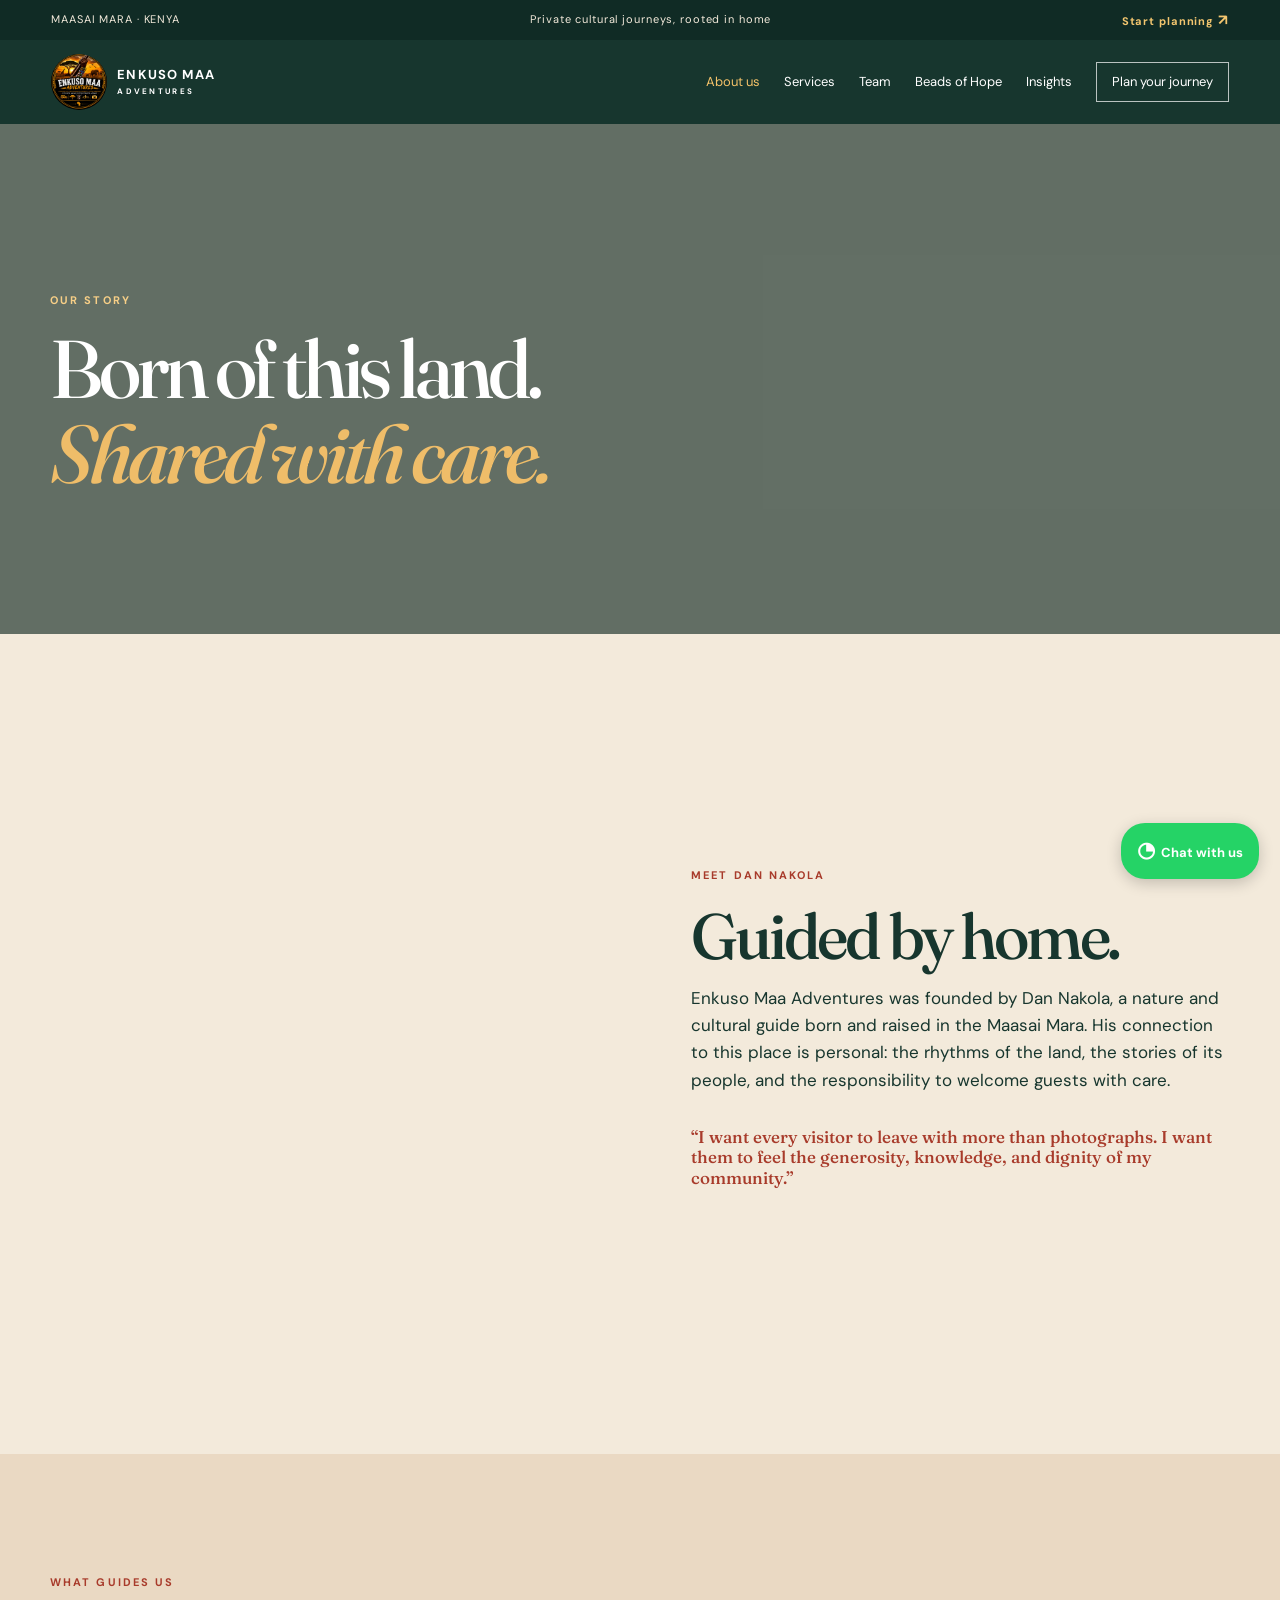
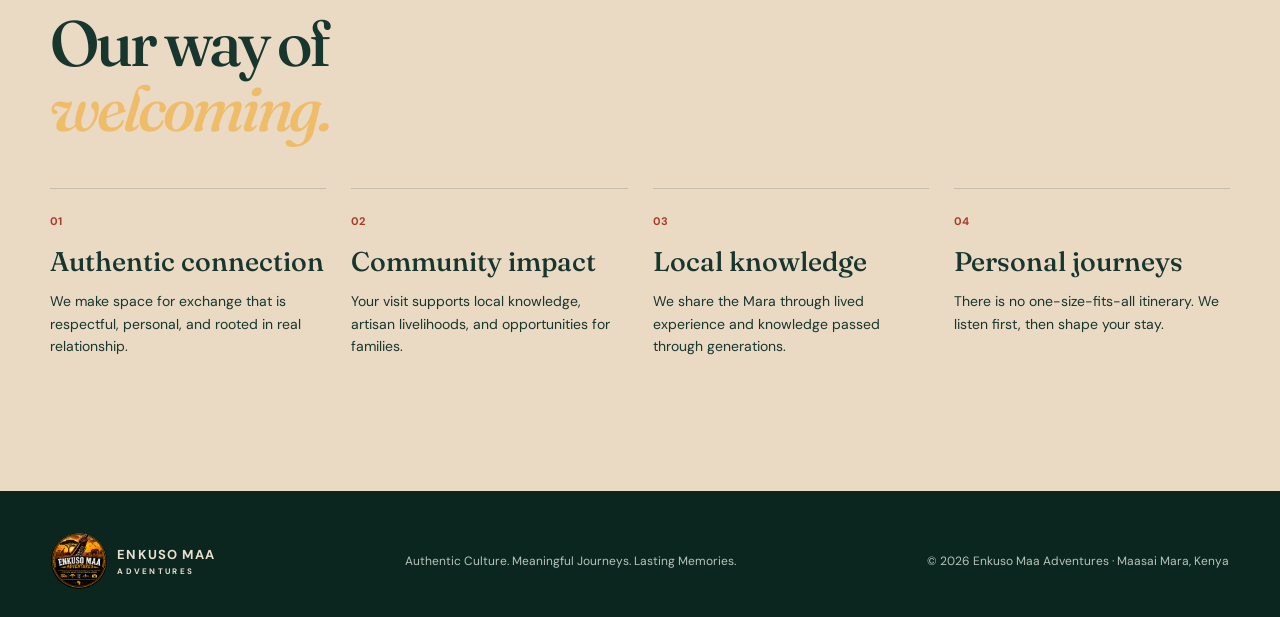
==== commit ff655a42: "insights updated" ====
--- a/about.html
+++ b/about.html
@@ -1,4 +1,4 @@
 <!doctype html>
 <html lang="en"><head><meta charset="UTF-8"><meta name="viewport" content="width=device-width, initial-scale=1.0"><meta name="description" content="Meet Dan Nakola and the story behind Enkuso Maa Adventures."><title>About us | Enkuso Maa Adventures</title><link rel="preconnect" href="https://fonts.googleapis.com"><link rel="preconnect" href="https://fonts.gstatic.com" crossorigin><link href="https://fonts.googleapis.com/css2?family=DM+Sans:wght@400;500;600;700&family=Fraunces:opsz,wght@9..144,500;9..144,600;9..144,700&display=swap" rel="stylesheet"><link rel="stylesheet" href="style.css"></head>
-<body><a class="skip" href="#main">Skip to content</a><div class="top-bar"><div class="top-bar-inner"><span>MAASAI MARA · KENYA</span><span>Private cultural journeys, rooted in home</span><a href="contact.html">Start planning <span>↗</span></a></div></div><header class="site-header solid-header"><a class="brand" href="index.html"><span class="brand-mark">E</span><span>ENKUSO MAA<small>ADVENTURES</small></span></a><button class="menu-toggle" aria-label="Open navigation" aria-expanded="false"><span></span><span></span></button><nav aria-label="Main navigation"><a class="active" href="about.html">About us</a><a href="services.html">Services</a><a href="team.html">Team</a><a href="index.html#beads">Beads of Hope</a><a href="insights.html">Insights</a><a class="nav-cta" href="contact.html">Plan your journey</a></nav></header>
-<main id="main"><section class="page-hero about-page-hero"><div class="container"><p class="eyebrow light">OUR STORY</p><h1>Born of this land.<br><em>Shared with care.</em></h1></div></section><section class="founder section container"><div class="founder-photo"></div><div><p class="eyebrow">MEET DAN NAKOLA</p><h2>Guided by home.</h2><p>Enkuso Maa Adventures was founded by Dan Nakola, a nature and cultural guide born and raised in the Maasai Mara. His connection to this place is personal: the rhythms of the land, the stories of its people, and the responsibility to welcome guests with care.</p><p class="statement">“I want every visitor to leave with more than photographs. I want them to feel the generosity, knowledge, and dignity of my community.”</p></div></section><section class="values section"><div class="container"><p class="eyebrow">WHAT GUIDES US</p><h2>Our way of<br><em>welcoming.</em></h2><div class="values-grid"><article><b>01</b><h3>Authentic connection</h3><p>We make space for exchange that is respectful, personal, and rooted in real relationship.</p></article><article><b>02</b><h3>Community impact</h3><p>Your visit supports local knowledge, artisan livelihoods, and opportunities for families.</p></article><article><b>03</b><h3>Local knowledge</h3><p>We share the Mara through lived experience and knowledge passed through generations.</p></article><article><b>04</b><h3>Personal journeys</h3><p>There is no one-size-fits-all itinerary. We listen first, then shape your stay.</p></article></div></div></section></main><a class="whatsapp" href="https://wa.me/254792629837" target="_blank" rel="noopener" aria-label="Chat on WhatsApp">◔<span>Chat with us</span></a><footer><a class="brand" href="index.html"><span class="brand-mark">E</span><span>ENKUSO MAA<small>ADVENTURES</small></span></a><p>Authentic Culture. Meaningful Journeys. Lasting Memories.</p><p>© 2026 Enkuso Maa Adventures · Maasai Mara, Kenya</p></footer><script src="script.js"></script></body></html>
+<body><a class="skip" href="#main">Skip to content</a><div class="top-bar"><div class="top-bar-inner"><span>MAASAI MARA · KENYA</span><span>Private cultural journeys, rooted in home</span><a href="contact.html">Start planning <span>↗</span></a></div></div><header class="site-header solid-header"><a class="brand" href="index.html"><img class="brand-mark" src="assets/img/enkuso.jpeg" alt="Enkuso Maa Adventures logo" /><span>ENKUSO MAA<small>ADVENTURES</small></span></a><button class="menu-toggle" aria-label="Open navigation" aria-expanded="false"><span></span><span></span></button><nav aria-label="Main navigation"><a class="active" href="about.html">About us</a><a href="services.html">Services</a><a href="team.html">Team</a><a href="index.html#beads">Beads of Hope</a><a href="insights.html">Insights</a><a class="nav-cta" href="contact.html">Plan your journey</a></nav></header>
+<main id="main"><section class="page-hero about-page-hero"><div class="container"><p class="eyebrow light">OUR STORY</p><h1>Born of this land.<br><em>Shared with care.</em></h1></div></section><section class="founder section container"><div class="founder-photo"></div><div><p class="eyebrow">MEET DAN NAKOLA</p><h2>Guided by home.</h2><p>Enkuso Maa Adventures was founded by Dan Nakola, a nature and cultural guide born and raised in the Maasai Mara. His connection to this place is personal: the rhythms of the land, the stories of its people, and the responsibility to welcome guests with care.</p><p class="statement">“I want every visitor to leave with more than photographs. I want them to feel the generosity, knowledge, and dignity of my community.”</p></div></section><section class="values section"><div class="container"><p class="eyebrow">WHAT GUIDES US</p><h2>Our way of<br><em>welcoming.</em></h2><div class="values-grid"><article><b>01</b><h3>Authentic connection</h3><p>We make space for exchange that is respectful, personal, and rooted in real relationship.</p></article><article><b>02</b><h3>Community impact</h3><p>Your visit supports local knowledge, artisan livelihoods, and opportunities for families.</p></article><article><b>03</b><h3>Local knowledge</h3><p>We share the Mara through lived experience and knowledge passed through generations.</p></article><article><b>04</b><h3>Personal journeys</h3><p>There is no one-size-fits-all itinerary. We listen first, then shape your stay.</p></article></div></div></section></main><a class="whatsapp" href="https://wa.me/254792629837" target="_blank" rel="noopener" aria-label="Chat on WhatsApp">◔<span>Chat with us</span></a><footer><a class="brand" href="index.html"><img class="brand-mark" src="assets/img/enkuso.jpeg" alt="Enkuso Maa Adventures logo" /><span>ENKUSO MAA<small>ADVENTURES</small></span></a><p>Authentic Culture. Meaningful Journeys. Lasting Memories.</p><p>© 2026 Enkuso Maa Adventures · Maasai Mara, Kenya</p></footer><script src="script.js"></script></body></html>
--- a/style.css
+++ b/style.css
@@ -1,6 +1,127 @@
-:root{--ink:#17362e;--cream:#f3eadb;--sand:#d7b477;--red:#a83b2b;--orange:#d96d36;--line:rgba(23,54,46,.18)}*{box-sizing:border-box}html{scroll-behavior:smooth}body{margin:0;background:var(--cream);color:var(--ink);font-family:'DM Sans',sans-serif;font-size:16px;line-height:1.6}.container{width:min(1180px,calc(100% - 80px));margin:auto}.skip{position:absolute;left:-999px}.skip:focus{left:1rem;top:1rem;z-index:99;background:white;padding:.5rem}.site-header{height:84px;display:flex;align-items:center;justify-content:space-between;padding:0 4vw;position:absolute;top:0;width:100%;z-index:2;color:white}.brand{display:flex;align-items:center;gap:10px;color:inherit;text-decoration:none;font-weight:700;letter-spacing:.09em;font-size:13px;line-height:1.05}.brand small{display:block;font-size:8px;letter-spacing:.29em;margin-top:5px}.brand-mark{width:35px;height:35px;border:1px solid currentColor;border-radius:50%;display:grid;place-items:center;font-family:Fraunces,serif;font-size:20px;font-weight:500}.site-header nav{display:flex;align-items:center;gap:24px}.site-header nav a{color:inherit;text-decoration:none;font-size:13px}.nav-cta{border:1px solid rgba(255,255,255,.7);padding:9px 15px}.menu-toggle{display:none}.hero{height:min(780px,100vh);min-height:630px;position:relative;color:white;display:flex;align-items:center;overflow:hidden}.hero-image,.culture-photo,.beads-image,.about-photo{background-size:cover;background-position:center}.hero-image{inset:0;position:absolute;background-image:url('https://images.unsplash.com/photo-1516426122078-c23e76319801?auto=format&fit=crop&w=2000&q=85');transform:scale(1.02)}.hero-overlay{position:absolute;inset:0;background:linear-gradient(90deg,rgba(13,31,27,.75),rgba(13,31,27,.22) 65%,rgba(13,31,27,.35)),linear-gradient(0deg,rgba(13,31,27,.3),transparent 45%)}.hero-copy{position:relative;padding-top:65px}.eyebrow{font-size:11px;letter-spacing:.19em;font-weight:700;margin:0 0 18px;color:var(--red)}.eyebrow.light{color:#f7cf87}.hero h1,h2,h3{font-family:Fraunces,Georgia,serif;font-weight:500;line-height:1.02;margin:0}.hero h1{font-size:clamp(52px,7vw,91px);letter-spacing:-.05em}.hero h1 em,h2 em{font-weight:500;color:#efbd69}.lede{font-size:18px;max-width:545px;margin:24px 0 30px}.actions{display:flex;align-items:center;gap:30px}.button{display:inline-flex;align-items:center;gap:22px;text-decoration:none;border:0;padding:14px 19px;font:600 13px 'DM Sans';cursor:pointer}.button span{font-size:20px;line-height:0}.button-red{background:var(--red);color:white}.button-dark{background:var(--ink);color:white}.button-cream{background:var(--cream);color:var(--ink)}.text-link{font-weight:700;font-size:13px;text-decoration:none}.text-link span{font-size:20px;margin-left:8px}.text-link.light{color:white}.text-link.dark{color:var(--ink)}.hero-note{position:absolute;right:4vw;bottom:27px;writing-mode:vertical-rl;font-size:10px;letter-spacing:.14em;text-transform:uppercase}.hero-note span{margin-top:10px}.section{padding:120px 0}.intro{display:grid;grid-template-columns:1fr 1fr;gap:10vw}.intro h2,.section-heading h2,.culture h2,.beads h2,.about h2,.safari h2,.migration h2,.plan h2{font-size:clamp(42px,5.1vw,71px);letter-spacing:-.05em}.intro-copy{padding-top:27px;font-size:18px}.intro-copy p:first-child{margin-top:0}.accent-copy{font:500 27px/1.25 Fraunces,serif;color:var(--red);margin:35px 0}.experiences{background:#ead9c3;padding-bottom:135px}.section-heading{display:flex;justify-content:space-between;align-items:end;margin-bottom:45px}.section-heading>p{max-width:360px;margin-bottom:7px}.experience-grid{display:grid;grid-template-columns:1.1fr 1fr 1fr;grid-template-rows:300px 300px;gap:15px}.experience-card{display:flex;align-items:end;color:white;padding:27px;text-decoration:none;background-size:cover;background-position:center;position:relative;isolation:isolate}.experience-card:before{content:"";position:absolute;inset:0;background:linear-gradient(0deg,rgba(7,27,22,.75),transparent 70%);z-index:-1}.experience-card>div{width:100%}.culture-card{grid-row:span 2;background-image:url('https://images.unsplash.com/photo-1547471080-7cc2caa01a7e?auto=format&fit=crop&w=1100&q=80')}.beads-card{background-image:url('https://images.unsplash.com/photo-1598520106830-8c45c2035460?auto=format&fit=crop&w=1000&q=80')}.migration-card{background-image:url('https://images.unsplash.com/photo-1516026672322-bc52d61a55d5?auto=format&fit=crop&w=1000&q=80')}.safari-card{background-image:url('https://images.unsplash.com/photo-1547970810-dc1eac37d174?auto=format&fit=crop&w=1000&q=80')}.card-index{font-size:10px;letter-spacing:.14em;margin:0 0 8px}.experience-card h3{font-size:35px}.experience-card p:not(.card-index){font-size:13px;margin:9px 0 0}.round-arrow{float:right;border:1px solid rgba(255,255,255,.7);width:35px;height:35px;border-radius:50%;display:grid;place-items:center;margin-top:-34px}.culture{display:grid;grid-template-columns:1fr 1fr;padding:0;background:#d9b577}.culture-photo{min-height:710px;background-image:url('https://images.unsplash.com/photo-1535083783855-76ae62b2914e?auto=format&fit=crop&w=1200&q=85')}.culture-copy{padding:100px min(8vw,120px);align-self:center}.culture-copy>p:not(.eyebrow){max-width:500px}.statement{font:500 28px/1.2 Fraunces,serif;color:var(--red);margin:33px 0}.culture-copy .button{margin-top:18px}.beads{background:var(--ink);color:white}.beads-top{display:flex;justify-content:space-between;align-items:end;margin-bottom:50px}.beads-top>p{max-width:365px;font-size:17px}.beads-image{height:390px;background-image:linear-gradient(90deg,rgba(10,25,21,.7),rgba(10,25,21,.08)),url('https://images.unsplash.com/photo-1544450285-120b0842f663?auto=format&fit=crop&w=1600&q=85');display:flex;align-items:center;padding:7vw}.beads-quote{font:500 clamp(25px,3vw,40px)/1.2 Fraunces,serif}.pillars{display:grid;grid-template-columns:repeat(5,1fr);gap:22px;padding-top:50px;padding-bottom:52px}.pillars article{border-top:1px solid rgba(243,234,219,.35);padding-top:17px}.pillars b{color:#f4c269;font-size:11px}.pillars h3{font-size:25px;margin:16px 0 10px}.pillars p{font-size:13px;color:#d6ddd5;margin:0}.center{text-align:center}.about{display:grid;grid-template-columns:1fr 1fr;gap:8vw;align-items:center}.about-photo{height:550px;background-image:url('https://images.unsplash.com/photo-1594708767771-a7502209ff51?auto=format&fit=crop&w=1100&q=85')}.about-copy p:not(.eyebrow){font-size:17px}.about-copy p:nth-of-type(3){font:500 23px/1.35 Fraunces,serif;color:var(--red);margin:30px 0}.safari{background:#cf6d3c;color:#fff;text-align:center}.safari h2 em{color:#ffe0a3}.safari-intro{max-width:620px;margin:27px auto}.safari-types{display:flex;justify-content:center;flex-wrap:wrap;gap:10px;margin:32px 0}.safari-types span{border:1px solid rgba(255,255,255,.55);padding:9px 15px;font-size:12px}.migration{padding:0;min-height:480px;background:linear-gradient(90deg,rgba(16,39,31,.78),rgba(16,39,31,.05)),url('https://images.unsplash.com/photo-1557050543-4d5f4e07ef46?auto=format&fit=crop&w=1800&q=85') center/cover;color:white;display:grid;align-items:center}.migration-wrap{display:flex;justify-content:space-between;align-items:end}.migration-wrap .eyebrow{color:#f8cb78}.migration-wrap p:last-child{width:390px;font-size:17px}.stories .section-heading{margin-bottom:30px}.story-grid{display:grid;grid-template-columns:repeat(3,1fr);border-top:1px solid var(--line)}.story-grid article{min-height:260px;padding:27px 27px 20px 0;display:flex;flex-direction:column;border-bottom:1px solid var(--line);margin-right:25px}.story-grid article+article{border-left:1px solid var(--line);padding-left:27px}.story-cat{font-size:10px;font-weight:700;letter-spacing:.15em;color:var(--red)}.story-grid h3{font-size:29px}.story-grid a{color:var(--ink);font-size:25px;text-decoration:none;margin-top:auto}.plan{background:#123229;color:white;padding:110px 0}.plan-grid{display:grid;grid-template-columns:1fr 1fr;gap:11vw}.plan h2 em{color:#efbd69}.plan p:not(.eyebrow){max-width:520px}.contact-links{display:flex;flex-direction:column;gap:7px;margin-top:30px}.contact-links a{color:#f3ce8a;text-decoration:none;font-size:14px}form{display:grid;gap:18px}label{font-size:11px;letter-spacing:.12em;font-weight:700}input,select,textarea{display:block;width:100%;margin-top:6px;padding:11px 0;background:transparent;border:0;border-bottom:1px solid rgba(255,255,255,.5);color:white;font:15px 'DM Sans'}select option{color:var(--ink)}textarea{resize:vertical}form .button{justify-self:start;margin-top:10px}.whatsapp{position:fixed;bottom:21px;right:21px;background:#25d366;color:white;border-radius:24px;padding:11px 16px;text-decoration:none;z-index:4;font-weight:700;font-size:13px;box-shadow:0 4px 15px #0003}.whatsapp:first-letter{font-size:21px}.whatsapp span{margin-left:6px}footer{background:#0b261f;color:#e9dfcf;padding:42px 4vw 28px;display:flex;align-items:center;justify-content:space-between;gap:20px;font-size:12px}footer p{margin:0;color:#b8c4ba}
+:root{--ink:#17362e;--cream:#f3eadb;--sand:#d7b477;--red:#a83b2b;--orange:#d96d36;--line:rgba(23,54,46,.18)}*{box-sizing:border-box}html{scroll-behavior:smooth}body{margin:0;background:var(--cream);color:var(--ink);font-family:'DM Sans',sans-serif;font-size:16px;line-height:1.6}.container{width:min(1180px,calc(100% - 80px));margin:auto}.skip{position:absolute;left:-999px}.skip:focus{left:1rem;top:1rem;z-index:99;background:white;padding:.5rem}.site-header{height:84px;display:flex;align-items:center;justify-content:space-between;padding:0 4vw;position:absolute;top:0;width:100%;z-index:2;color:white}.brand{display:flex;align-items:center;gap:10px;color:inherit;text-decoration:none;font-weight:700;letter-spacing:.09em;font-size:13px;line-height:1.05}.brand small{display:block;font-size:8px;letter-spacing:.29em;margin-top:5px}.brand-mark{width:56px;height:56px;border-radius:50%;object-fit:cover;display:block;background:#fff;flex:0 0 auto}.site-header nav{display:flex;align-items:center;gap:24px}.site-header nav a{color:inherit;text-decoration:none;font-size:13px}.nav-cta{border:1px solid rgba(255,255,255,.7);padding:9px 15px}.menu-toggle{display:none}.hero{height:min(780px,100vh);min-height:630px;position:relative;color:white;display:flex;align-items:center;overflow:hidden}.hero-image,.culture-photo,.beads-image,.about-photo{background-size:cover;background-position:center}.hero-image{inset:0;position:absolute;background-image:url('https://images.unsplash.com/photo-1516426122078-c23e76319801?auto=format&fit=crop&w=2000&q=85');transform:scale(1.02)}.hero-overlay{position:absolute;inset:0;background:linear-gradient(90deg,rgba(13,31,27,.75),rgba(13,31,27,.22) 65%,rgba(13,31,27,.35)),linear-gradient(0deg,rgba(13,31,27,.3),transparent 45%)}.hero-copy{position:relative;padding-top:65px}.eyebrow{font-size:11px;letter-spacing:.19em;font-weight:700;margin:0 0 18px;color:var(--red)}.eyebrow.light{color:#f7cf87}.hero h1,h2,h3{font-family:Fraunces,Georgia,serif;font-weight:500;line-height:1.02;margin:0}.hero h1{font-size:clamp(52px,7vw,91px);letter-spacing:-.05em}.hero h1 em,h2 em{font-weight:500;color:#efbd69}.lede{font-size:18px;max-width:545px;margin:24px 0 30px}.actions{display:flex;align-items:center;gap:30px}.button{display:inline-flex;align-items:center;gap:22px;text-decoration:none;border:0;padding:14px 19px;font:600 13px 'DM Sans';cursor:pointer}.button span{font-size:20px;line-height:0}.button-red{background:var(--red);color:white}.button-dark{background:var(--ink);color:white}.button-cream{background:var(--cream);color:var(--ink)}.text-link{font-weight:700;font-size:13px;text-decoration:none}.text-link span{font-size:20px;margin-left:8px}.text-link.light{color:white}.text-link.dark{color:var(--ink)}.hero-note{position:absolute;right:4vw;bottom:27px;writing-mode:vertical-rl;font-size:10px;letter-spacing:.14em;text-transform:uppercase}.hero-note span{margin-top:10px}.section{padding:120px 0}.intro{display:grid;grid-template-columns:1fr 1fr;gap:10vw}.intro h2,.section-heading h2,.culture h2,.beads h2,.about h2,.safari h2,.migration h2,.plan h2{font-size:clamp(42px,5.1vw,71px);letter-spacing:-.05em}.intro-copy{padding-top:27px;font-size:18px}.intro-copy p:first-child{margin-top:0}.accent-copy{font:500 27px/1.25 Fraunces,serif;color:var(--red);margin:35px 0}.experiences{background:#ead9c3;padding-bottom:135px}.section-heading{display:flex;justify-content:space-between;align-items:end;margin-bottom:45px}.section-heading>p{max-width:360px;margin-bottom:7px}.experience-grid{display:grid;grid-template-columns:1.1fr 1fr 1fr;grid-template-rows:300px 300px;gap:15px}.experience-card{display:flex;align-items:end;color:white;padding:27px;text-decoration:none;background-size:cover;background-position:center;position:relative;isolation:isolate}.experience-card:before{content:"";position:absolute;inset:0;background:linear-gradient(0deg,rgba(7,27,22,.75),transparent 70%);z-index:-1}.experience-card>div{width:100%}.culture-card{grid-row:span 2;background-image:url('https://images.unsplash.com/photo-1547471080-7cc2caa01a7e?auto=format&fit=crop&w=1100&q=80')}.beads-card{background-image:url('https://images.unsplash.com/photo-1598520106830-8c45c2035460?auto=format&fit=crop&w=1000&q=80')}.migration-card{background-image:url('https://images.unsplash.com/photo-1516026672322-bc52d61a55d5?auto=format&fit=crop&w=1000&q=80')}.safari-card{background-image:url('https://images.unsplash.com/photo-1547970810-dc1eac37d174?auto=format&fit=crop&w=1000&q=80')}.card-index{font-size:10px;letter-spacing:.14em;margin:0 0 8px}.experience-card h3{font-size:35px}.experience-card p:not(.card-index){font-size:13px;margin:9px 0 0}.round-arrow{float:right;border:1px solid rgba(255,255,255,.7);width:35px;height:35px;border-radius:50%;display:grid;place-items:center;margin-top:-34px}.culture{display:grid;grid-template-columns:1fr 1fr;padding:0;background:#d9b577}.culture-photo{min-height:710px;background-image:url('https://images.unsplash.com/photo-1535083783855-76ae62b2914e?auto=format&fit=crop&w=1200&q=85')}.culture-copy{padding:100px min(8vw,120px);align-self:center}.culture-copy>p:not(.eyebrow){max-width:500px}.statement{font:500 28px/1.2 Fraunces,serif;color:var(--red);margin:33px 0}.culture-copy .button{margin-top:18px}.beads{background:var(--ink);color:white}.beads-top{display:flex;justify-content:space-between;align-items:end;margin-bottom:50px}.beads-top>p{max-width:365px;font-size:17px}.beads-image{height:390px;background-image:linear-gradient(90deg,rgba(10,25,21,.7),rgba(10,25,21,.08)),url('https://images.unsplash.com/photo-1544450285-120b0842f663?auto=format&fit=crop&w=1600&q=85');display:flex;align-items:center;padding:7vw}.beads-quote{font:500 clamp(25px,3vw,40px)/1.2 Fraunces,serif}.pillars{display:grid;grid-template-columns:repeat(5,1fr);gap:22px;padding-top:50px;padding-bottom:52px}.pillars article{border-top:1px solid rgba(243,234,219,.35);padding-top:17px}.pillars b{color:#f4c269;font-size:11px}.pillars h3{font-size:25px;margin:16px 0 10px}.pillars p{font-size:13px;color:#d6ddd5;margin:0}.center{text-align:center}.about{display:grid;grid-template-columns:1fr 1fr;gap:8vw;align-items:center}.about-photo{height:550px;background-image:url('https://images.unsplash.com/photo-1594708767771-a7502209ff51?auto=format&fit=crop&w=1100&q=85')}.about-copy p:not(.eyebrow){font-size:17px}.about-copy p:nth-of-type(3){font:500 23px/1.35 Fraunces,serif;color:var(--red);margin:30px 0}.safari{background:#cf6d3c;color:#fff;text-align:center}.safari h2 em{color:#ffe0a3}.safari-intro{max-width:620px;margin:27px auto}.safari-types{display:flex;justify-content:center;flex-wrap:wrap;gap:10px;margin:32px 0}.safari-types span{border:1px solid rgba(255,255,255,.55);padding:9px 15px;font-size:12px}.migration{padding:0;min-height:480px;background:linear-gradient(90deg,rgba(16,39,31,.78),rgba(16,39,31,.05)),url('https://images.unsplash.com/photo-1557050543-4d5f4e07ef46?auto=format&fit=crop&w=1800&q=85') center/cover;color:white;display:grid;align-items:center}.migration-wrap{display:flex;justify-content:space-between;align-items:end}.migration-wrap .eyebrow{color:#f8cb78}.migration-wrap p:last-child{width:390px;font-size:17px}.stories .section-heading{margin-bottom:30px}.story-grid{display:grid;grid-template-columns:repeat(3,1fr);border-top:1px solid var(--line)}.story-grid article{min-height:260px;padding:27px 27px 20px 0;display:flex;flex-direction:column;border-bottom:1px solid var(--line);margin-right:25px}.story-grid article+article{border-left:1px solid var(--line);padding-left:27px}.story-cat{font-size:10px;font-weight:700;letter-spacing:.15em;color:var(--red)}.story-grid h3{font-size:29px}.story-grid a{color:var(--ink);font-size:25px;text-decoration:none;margin-top:auto}.plan{background:#123229;color:white;padding:110px 0}.plan-grid{display:grid;grid-template-columns:1fr 1fr;gap:11vw}.plan h2 em{color:#efbd69}.plan p:not(.eyebrow){max-width:520px}.contact-links{display:flex;flex-direction:column;gap:7px;margin-top:30px}.contact-links a{color:#f3ce8a;text-decoration:none;font-size:14px}form{display:grid;gap:18px}label{font-size:11px;letter-spacing:.12em;font-weight:700}input,select,textarea{display:block;width:100%;margin-top:6px;padding:11px 0;background:transparent;border:0;border-bottom:1px solid rgba(255,255,255,.5);color:white;font:15px 'DM Sans'}select option{color:var(--ink)}textarea{resize:vertical}form .button{justify-self:start;margin-top:10px}.whatsapp{position:fixed;bottom:21px;right:21px;background:#25d366;color:white;border-radius:24px;padding:11px 16px;text-decoration:none;z-index:4;font-weight:700;font-size:13px;box-shadow:0 4px 15px #0003}.whatsapp:first-letter{font-size:21px}.whatsapp span{margin-left:6px}footer{background:#0b261f;color:#e9dfcf;padding:42px 4vw 28px;display:flex;align-items:center;justify-content:space-between;gap:20px;font-size:12px}footer p{margin:0;color:#b8c4ba}
 @media(max-width:800px){.container{width:min(100% - 42px,600px)}.site-header{height:70px;padding:0 21px}.site-header nav{display:none;position:absolute;top:70px;left:0;right:0;background:var(--ink);padding:20px;flex-direction:column;align-items:start;gap:13px}.site-header nav.open{display:flex}.menu-toggle{display:grid;gap:6px;background:none;border:0}.menu-toggle span{display:block;width:25px;height:1px;background:white}.hero{min-height:650px}.hero h1{font-size:51px}.lede{font-size:16px}.hero-note{display:none}.section{padding:80px 0}.intro,.about,.plan-grid{grid-template-columns:1fr;gap:32px}.intro-copy{padding:0}.section-heading,.beads-top,.migration-wrap{display:block}.section-heading>p{margin-top:20px}.experience-grid{grid-template-columns:1fr 1fr;grid-template-rows:250px 250px 250px}.culture-card{grid-row:span 2}.culture{grid-template-columns:1fr}.culture-photo{min-height:430px}.culture-copy{padding:70px 21px}.beads-top>p{margin-top:23px}.beads-image{height:340px;padding:32px}.pillars{grid-template-columns:1fr 1fr}.pillars article:last-child{grid-column:span 2}.about-photo{height:410px}.migration{min-height:470px}.migration-wrap p:last-child{width:auto;margin-top:35px}.story-grid{grid-template-columns:1fr}.story-grid article,.story-grid article+article{margin:0;padding:25px 0;border-left:0}.plan{padding:75px 0}footer{display:grid;gap:15px}.whatsapp span{display:none}.whatsapp{width:48px;height:48px;padding:11px;text-align:center;border-radius:50%}}
 @media(max-width:450px){.experience-grid{display:grid;grid-template-columns:1fr;grid-template-rows:260px}.culture-card{grid-row:auto}.pillars{grid-template-columns:1fr}.pillars article:last-child{grid-column:auto}.actions{align-items:start;flex-direction:column;gap:20px}.hero h1{font-size:47px}}
-.top-bar{background:#102b25;color:#f3eadb;font-size:11px;letter-spacing:.08em;padding:8px 4vw;position:relative;z-index:4}.top-bar-inner{max-width:1180px;margin:auto;display:flex;align-items:center;justify-content:space-between;gap:18px}.top-bar a{color:#f3c66f;text-decoration:none;font-weight:700}.top-bar a span{font-size:15px}.top-bar+.site-header{top:34px}.solid-header{top:0}.top-bar+.solid-header{top:0}.footer-main{max-width:1180px;margin:auto;display:grid;grid-template-columns:1.5fr repeat(3,1fr);gap:40px;padding-bottom:52px}.footer-tagline{color:rgba(243,234,219,.72);margin:25px 0 0}.footer-column{display:flex;flex-direction:column;gap:8px}.footer-column a,.footer-column p{color:rgba(243,234,219,.78);text-decoration:none;margin:0}.footer-label{color:#efbd69!important;font-size:11px;text-transform:uppercase;letter-spacing:.16em;margin-bottom:9px!important;font-weight:700}.footer-bottom{border-top:1px solid rgba(243,234,219,.2);padding-top:18px;display:flex;justify-content:space-between;color:rgba(243,234,219,.52);font-size:12px}.contact-intro{padding-top:100px;background:#ead9c3}.contact-intro-inner{display:grid;grid-template-columns:1fr 1fr;gap:8vw;align-items:end}.contact-intro h1{font:500 clamp(48px,6.4vw,82px)/1.03 Fraunces,serif;letter-spacing:-.05em;margin:0}.contact-intro h1 em,.contact-info h2 em,.map-heading h2 em,.team-intro h2 em,.team-cta h2 em{color:var(--red)}.contact-intro-inner>p{font-size:18px;max-width:470px;margin:0 0 5px}.contact-section{background:#f3eadb}.contact-layout{display:grid;grid-template-columns:.85fr 1.15fr;gap:10vw}.contact-info h2,.map-heading h2,.team-intro h2{font-size:clamp(43px,5vw,69px);line-height:1.05;letter-spacing:-.05em;margin:0 0 25px}.contact-info>p:not(.eyebrow){max-width:420px}.contact-details{display:grid;gap:9px;margin-top:32px}.contact-details a{color:var(--ink);font-weight:700}.contact-details span{color:rgba(23,54,46,.7)}.contact-note{border-top:1px solid var(--line);margin-top:38px;padding-top:17px;max-width:390px}.contact-note b{font-size:12px;text-transform:uppercase;letter-spacing:.12em}.contact-note p{margin:7px 0 0}.contact-form{background:white;padding:36px;display:grid;gap:18px}.contact-form label{display:grid;gap:7px;font-size:13px;font-weight:700}.contact-form input,.contact-form select,.contact-form textarea{font:inherit;border:1px solid var(--line);padding:13px;background:#fff;color:var(--ink);width:100%}.contact-form textarea{resize:vertical}.form-kicker{font-size:11px;letter-spacing:.16em;color:var(--red);font-weight:700;margin:0 0 4px}.map-section{background:#ead9c3;padding:90px 0}.map-heading{display:grid;grid-template-columns:1fr 1fr;gap:8vw;align-items:end;margin-bottom:35px}.map-heading>p{max-width:420px;margin:0 0 5px}.map-frame{height:430px}.map-frame iframe{width:100%;height:100%;border:0;display:block;filter:saturate(.72)}.team-page-hero{background-image:url('https://images.unsplash.com/photo-1535338454770-8be927b5a00b?auto=format&fit=crop&w=1800&q=85')}.team-intro{display:grid;grid-template-columns:.8fr 1fr;column-gap:8vw;align-items:end}.team-intro .eyebrow{grid-column:1 / -1}.team-intro h2{margin:0}.team-intro>p:last-child{margin:0;font-size:17px;max-width:470px}.team-grid{display:grid;grid-template-columns:1fr 1fr;gap:28px;padding-top:0}.team-card{background:#ead9c3}.team-photo{height:390px;background-size:cover;background-position:center}.dan-photo{background-image:url('https://images.unsplash.com/photo-1523805009345-7448845a9e53?auto=format&fit=crop&w=1000&q=85')}.guide-photo{background-image:url('https://images.unsplash.com/photo-1516026672322-bc52d61a55d5?auto=format&fit=crop&w=1000&q=85')}.team-card-copy{padding:28px 30px 32px}.team-card h3{font:500 34px/1.1 Fraunces,serif;margin:5px 0 15px}.team-cta{background:var(--red);color:white;padding:95px 0}.team-cta h2{font:500 clamp(43px,5.5vw,70px)/1.05 Fraunces,serif;letter-spacing:-.05em;margin:0 0 30px}.team-cta h2 em{color:#f4c269}.team-cta .eyebrow{color:#f7cf87}
+.top-bar{background:#102b25;color:#f3eadb;font-size:11px;letter-spacing:.08em;padding:8px 4vw;position:relative;z-index:4}.top-bar-inner{max-width:1180px;margin:auto;display:flex;align-items:center;justify-content:space-between;gap:18px}.top-bar a{color:#f3c66f;text-decoration:none;font-weight:700}.top-bar a span{font-size:15px}.top-bar+.site-header{top:34px}.solid-header{top:0}.top-bar+.solid-header{top:0}.footer-main{max-width:1180px;margin:auto;display:grid;grid-template-columns:1.5fr repeat(3,1fr);gap:40px;padding-bottom:52px}.footer-tagline{color:rgba(243,234,219,.72);margin:25px 0 0}.footer-column{display:flex;flex-direction:column;gap:8px}.footer-column a,.footer-column p{color:rgba(243,234,219,.78);text-decoration:none;margin:0}.footer-label{color:#efbd69!important;font-size:11px;text-transform:uppercase;letter-spacing:.16em;margin-bottom:9px!important;font-weight:700}.footer-bottom{border-top:1px solid rgba(243,234,219,.2);padding-top:18px;display:flex;justify-content:space-between;color:rgba(243,234,219,.52);font-size:12px}.contact-intro{padding-top:100px;background:#ead9c3}.contact-intro-inner{display:grid;grid-template-columns:1fr 1fr;gap:8vw;align-items:end}.contact-intro h1{font:500 clamp(48px,6.4vw,82px)/1.03 Fraunces,serif;letter-spacing:-.05em;margin:0}.contact-intro h1 em,.contact-info h2 em,.map-heading h2 em,.team-intro h2 em,.team-cta h2 em{color:var(--red)}.contact-intro-inner>p{font-size:18px;max-width:470px;margin:0 0 5px}.contact-section{background:#f3eadb}.contact-layout{display:grid;grid-template-columns:.85fr 1.15fr;gap:10vw}.contact-info h2,.map-heading h2,.team-intro h2{font-size:clamp(43px,5vw,69px);line-height:1.05;letter-spacing:-.05em;margin:0 0 25px}.contact-info>p:not(.eyebrow){max-width:420px}.contact-details{display:grid;gap:9px;margin-top:32px}.contact-details a{color:var(--ink);font-weight:700}.contact-details span{color:rgba(23,54,46,.7)}.contact-note{border-top:1px solid var(--line);margin-top:38px;padding-top:17px;max-width:390px}.contact-note b{font-size:12px;text-transform:uppercase;letter-spacing:.12em}.contact-note p{margin:7px 0 0}.contact-form{background:white;padding:36px;display:grid;gap:18px}.contact-form label{display:grid;gap:7px;font-size:13px;font-weight:700}.contact-form input,.contact-form select,.contact-form textarea{font:inherit;border:1px solid var(--line);padding:13px;background:#fff;color:var(--ink);width:100%}.contact-form textarea{resize:vertical}.form-kicker{font-size:11px;letter-spacing:.16em;color:var(--red);font-weight:700;margin:0 0 4px}.map-section{background:#ead9c3;padding:90px 0}.map-heading{display:grid;grid-template-columns:1fr 1fr;gap:8vw;align-items:end;margin-bottom:35px}.map-heading>p{max-width:420px;margin:0 0 5px}.map-frame{height:430px}.map-frame iframe{width:100%;height:100%;border:0;display:block;filter:saturate(.72)}.team-page-hero{background-image:url('https://upload.wikimedia.org/wikipedia/commons/d/d9/Maasai_men_wearing_ceremonial_beadwork_in_Ngorongoro.jpg')}.team-intro{display:grid;grid-template-columns:.8fr 1fr;column-gap:8vw;align-items:end}.team-intro .eyebrow{grid-column:1 / -1}.team-intro h2{margin:0}.team-intro>p:last-child{margin:0;font-size:17px;max-width:470px}.team-grid{display:grid;grid-template-columns:1fr 1fr;gap:28px;padding-top:0}.team-card{background:#ead9c3}.team-photo{height:390px;background-size:cover;background-position:center}.dan-photo{background-image:url('https://upload.wikimedia.org/wikipedia/commons/1/1e/Portrait_of_a_Masai_man_%2848061160658%29.jpg');background-position:center top}.guide-photo{background-image:url('https://upload.wikimedia.org/wikipedia/commons/e/ef/Maasai_Man%2C_Kenya_%2823661389564%29.jpg');background-position:center top}.team-card-copy{padding:28px 30px 32px}.team-card h3{font:500 34px/1.1 Fraunces,serif;margin:5px 0 15px}.team-cta{background:var(--red);color:white;padding:95px 0}.team-cta h2{font:500 clamp(43px,5.5vw,70px)/1.05 Fraunces,serif;letter-spacing:-.05em;margin:0 0 30px}.team-cta h2 em{color:#f4c269}.team-cta .eyebrow{color:#f7cf87}
 @media(max-width:800px){.top-bar-inner span:nth-child(2){display:none}.top-bar{padding:8px 21px}.footer-main{grid-template-columns:1fr 1fr;gap:30px}.footer-bottom{display:grid;gap:5px}.contact-intro-inner,.contact-layout,.map-heading,.team-intro{grid-template-columns:1fr;gap:28px}.contact-intro{padding-top:75px}.contact-intro-inner>p{font-size:16px}.contact-form{padding:25px}.map-section{padding:70px 0}.map-frame{height:330px}.team-grid{grid-template-columns:1fr}.team-photo{height:320px}}
 .solid-header{position:relative;background:var(--ink)}.solid-header nav a.active:not(.nav-cta){color:#f4c269}.page-hero{min-height:510px;display:grid;align-items:end;padding:110px 0 80px;color:white;background-size:cover;background-position:center;position:relative;isolation:isolate}.page-hero:before{content:"";position:absolute;inset:0;background:rgba(11,35,28,.62);z-index:-1}.page-hero h1,.contact-page h1,.insights-header h1{font:500 clamp(48px,6.4vw,82px)/1.03 Fraunces,serif;letter-spacing:-.05em;margin:0}.page-hero h1 em,.contact-page h1 em,.insights-header h1 em{color:#efbd69}.page-hero p:last-child{font-size:18px;max-width:520px;margin:22px 0 0}.services-page-hero{background-image:url('https://images.unsplash.com/photo-1547471080-7cc2caa01a7e?auto=format&fit=crop&w=1800&q=85')}.about-page-hero{background-image:url('https://images.unsplash.com/photo-1535083783855-76ae62b2914e?auto=format&fit=crop&w=1800&q=85')}.service-list{display:grid;grid-template-columns:.75fr 1.25fr;gap:10vw}.service-intro h2{font-size:clamp(42px,5vw,67px);letter-spacing:-.05em}.service-intro>p:last-child{font-size:17px}.service-rows{border-top:1px solid var(--line)}.service-rows article{display:grid;grid-template-columns:52px 1fr;gap:20px;padding:30px 0;border-bottom:1px solid var(--line)}.service-rows article>span{font-size:11px;font-weight:700;color:var(--red);letter-spacing:.1em}.service-rows h3{font-size:31px}.service-rows p{max-width:600px}.service-callout{padding:90px 0;background:var(--red);color:white}.service-callout h2{font-size:clamp(43px,5.5vw,70px);letter-spacing:-.05em;margin:0 0 30px}.founder{display:grid;grid-template-columns:1fr 1fr;align-items:center;gap:8vw}.founder-photo{height:580px;background:url('https://images.unsplash.com/photo-1594708767771-a7502209ff51?auto=format&fit=crop&w=1100&q=85') center/cover}.founder h2,.values h2{font-size:clamp(43px,5vw,69px);letter-spacing:-.05em}.founder p:not(.eyebrow){font-size:17px}.values{background:#ead9c3}.values-grid{display:grid;grid-template-columns:repeat(4,1fr);gap:25px;margin-top:48px}.values-grid article{border-top:1px solid var(--line);padding-top:18px}.values-grid b{font-size:11px;color:var(--red)}.values-grid h3{font-size:27px;margin:15px 0}.values-grid p{font-size:14px}.contact-page{padding-top:120px;min-height:720px}.contact-page-grid{display:grid;grid-template-columns:1fr 1fr;gap:10vw}.contact-page-grid>div>p:not(.eyebrow){font-size:18px;max-width:510px}.contact-details{display:grid;gap:10px;margin-top:40px}.contact-details a{color:var(--red);font-weight:700;text-decoration:none}.contact-form{background:var(--ink);padding:38px}.contact-form input,.contact-form select,.contact-form textarea{color:white}.insights-header{background:#d9b577;padding:110px 0 75px}.insights-header>div>p:last-child{font-size:18px;max-width:440px;margin:25px 0 0}.featured-article{display:grid;grid-template-columns:1fr 1fr;gap:7vw;align-items:center;margin-bottom:75px}.article-image{height:440px;background:url('https://images.unsplash.com/photo-1544450285-120b0842f663?auto=format&fit=crop&w=1100&q=85') center/cover}.featured-article h2{font-size:clamp(36px,4vw,56px);letter-spacing:-.04em}.article-grid{display:grid;grid-template-columns:repeat(2,1fr);gap:0 50px}.article-grid article{border-top:1px solid var(--line);padding:25px 0 35px}.article-grid h3{font-size:30px}.article-grid a{color:var(--red);font-size:13px;font-weight:700;text-decoration:none}@media(max-width:800px){.service-list,.founder,.contact-page-grid,.featured-article{grid-template-columns:1fr;gap:35px}.page-hero{min-height:440px;padding:80px 0 55px}.values-grid{grid-template-columns:1fr 1fr}.contact-page{padding-top:75px}.contact-form{padding:28px}.article-grid{gap:0 28px}.solid-header nav{background:var(--ink)}}@media(max-width:450px){.values-grid,.article-grid{grid-template-columns:1fr}.founder-photo{height:400px}.featured-article{margin-bottom:50px}}
+
+.beads-page-hero{background-image:url('https://upload.wikimedia.org/wikipedia/commons/5/5f/Maasai_women_wearing_ceremonial_beadwork_in_Ngorongoro.jpg')}
+.beads-culture{display:grid;grid-template-columns:1.05fr 1fr;gap:7vw;align-items:center}
+.beads-culture-copy h2{font-size:clamp(42px,5vw,69px);letter-spacing:-.05em}
+.beads-culture-copy p:not(.eyebrow):not(.statement){font-size:17px}
+.beads-culture-photo{height:560px;background:url('https://upload.wikimedia.org/wikipedia/commons/7/75/Maasai_women_in_traditional_attire.jpg') center/cover}
+.beads-empower{background:var(--ink);color:white}
+.empower-photo{height:420px;margin-top:8px;background:url('https://upload.wikimedia.org/wikipedia/commons/7/71/Maasai_women_walking_together_during_community_gathering_in_Kajiado_County.jpg') center/cover}
+.empower-grid{display:grid;grid-template-columns:repeat(4,1fr);gap:24px;padding-top:50px}
+.empower-grid article{border-top:1px solid rgba(243,234,219,.35);padding-top:18px}
+.empower-grid b{color:#f4c269;font-size:11px}
+.empower-grid h3{font-size:26px;margin:15px 0 10px}
+.empower-grid p{font-size:13px;color:#d6ddd5;margin:0}
+.shop-grid{display:grid;grid-template-columns:repeat(3,1fr);gap:28px;margin-top:15px}
+.shop-card{background:#fff;display:flex;flex-direction:column;border:1px solid var(--line)}
+.shop-photo{height:250px;background-size:cover;background-position:center}
+.shop-necklace{background-image:url('https://images.unsplash.com/photo-1611085583191-a3b181a88401?auto=format&fit=crop&w=900&q=80')}
+.shop-bangle{background-image:url('https://images.unsplash.com/photo-1535632066927-ab7c9ab60908?auto=format&fit=crop&w=900&q=80')}
+.shop-bracelet{background-image:url('https://images.unsplash.com/photo-1573408301185-9146fe634ad0?auto=format&fit=crop&w=900&q=80')}
+.shop-earrings{background-image:url('https://images.unsplash.com/photo-1630019852942-f89202989a59?auto=format&fit=crop&w=900&q=80')}
+.shop-belt{background-image:url('https://images.unsplash.com/photo-1509631179647-0177331693ae?auto=format&fit=crop&w=900&q=80')}
+.shop-keyring{background-image:url('https://images.unsplash.com/photo-1602173574767-37ac01994b2a?auto=format&fit=crop&w=900&q=80')}
+.shop-info{padding:22px 24px 26px;display:flex;flex-direction:column;flex:1}
+.shop-tag{font-size:10px;font-weight:700;letter-spacing:.15em;color:var(--red);margin:0}
+.shop-info h3{font-size:26px;margin:9px 0 8px}
+.shop-desc{font-size:14px;color:rgba(23,54,46,.75);margin:0 0 18px}
+.shop-buy{display:flex;align-items:center;justify-content:space-between;margin-top:auto;gap:14px}
+.shop-buy .price{font:600 20px/1 Fraunces,serif;color:var(--ink)}
+.shop-buy .button{padding:11px 16px}
+.shop-note{margin-top:32px;font-size:14px;color:rgba(23,54,46,.7);max-width:620px}
+.beads-image-band{height:360px;background:linear-gradient(90deg,rgba(10,25,21,.72),rgba(10,25,21,.15)),url('https://upload.wikimedia.org/wikipedia/commons/a/a3/Maasai_Girls.jpg') center/cover;display:flex;align-items:center;padding:7vw;color:white}
+.beads-image-band .beads-quote{font:500 clamp(25px,3vw,40px)/1.2 Fraunces,serif}
+.beads-cta{background:var(--red);color:white;padding:95px 0;text-align:center}
+.beads-cta h2{font:500 clamp(43px,5.5vw,70px)/1.05 Fraunces,serif;letter-spacing:-.05em;margin:0 0 22px}
+.beads-cta h2 em{color:#f4c269}
+.beads-cta .eyebrow{color:#f7cf87}
+.beads-cta-links{display:flex;flex-direction:column;gap:6px;margin:0 0 28px}
+.beads-cta-links a{color:#ffe0a3;text-decoration:none;font-weight:700}
+@media(max-width:800px){.beads-culture{grid-template-columns:1fr;gap:32px}.beads-culture-photo{height:380px}.empower-grid{grid-template-columns:1fr 1fr}.shop-grid{grid-template-columns:1fr 1fr}.beads-image-band{height:300px;padding:32px}.beads-cta{padding:70px 0}}
+@media(max-width:450px){.empower-grid,.shop-grid{grid-template-columns:1fr}.shop-photo{height:230px}}
+
+.training{background:#123229;color:#fff}
+.training .section-heading h2{font-size:clamp(42px,5vw,69px);letter-spacing:-.05em}
+.training .section-heading>p{color:rgba(243,234,219,.85);font-size:17px}
+.training-phases{display:grid;grid-template-columns:repeat(3,1fr);gap:24px;align-items:start}
+.phase-card{background:rgba(243,234,219,.05);border:1px solid rgba(243,234,219,.2);padding:28px 26px}
+.phase-label{font-size:10px;font-weight:700;letter-spacing:.15em;color:#f4c269;margin:0 0 12px}
+.phase-card h3{font:500 30px/1.05 Fraunces,serif;margin:0 0 14px}
+.phase-card>p{font-size:14px;color:#d6ddd5}
+.cohort-stats{display:flex;gap:14px;margin:22px 0 8px;flex-wrap:wrap}
+.cohort-stats div{flex:1;min-width:78px;border-top:2px solid var(--red);padding-top:10px}
+.cohort-stats b{display:block;font:500 34px/1 Fraunces,serif;color:#f4c269}
+.cohort-stats span{font-size:11px;letter-spacing:.06em;color:#d6ddd5}
+.phase-sub{font-size:11px;font-weight:700;letter-spacing:.14em;text-transform:uppercase;color:#f7cf87;margin:24px 0 12px}
+.phase-list{list-style:none;margin:0;padding:0;display:grid;gap:12px}
+.phase-list li{font-size:14px;color:#d6ddd5;padding-left:18px;position:relative}
+.phase-list li:before{content:"";position:absolute;left:0;top:9px;width:7px;height:7px;background:var(--red);border-radius:50%}
+.phase-list b{color:#fff;font-weight:700}
+.assess-table{width:100%;border-collapse:collapse;margin-top:18px;font-size:13px}
+.assess-table th{text-align:left;background:rgba(243,234,219,.12);color:#f7cf87;font-size:10px;letter-spacing:.1em;text-transform:uppercase;padding:10px 12px}
+.assess-table td{padding:10px 12px;border-top:1px solid rgba(243,234,219,.16);color:#d6ddd5;vertical-align:top}
+.assess-table td:first-child{color:#fff;font-weight:600;width:38%}
+.growth-engine{margin-top:40px;background:rgba(11,35,28,.55);border:1px solid rgba(243,234,219,.2);padding:34px 30px;text-align:center}
+.engine-flow{display:flex;flex-wrap:wrap;align-items:center;justify-content:center;gap:12px;margin:6px 0 22px}
+.engine-flow span{background:var(--red);color:#fff;font-size:13px;font-weight:600;padding:10px 16px}
+.engine-flow i{color:#f4c269;font-style:normal;font-size:18px}
+.engine-purpose{max-width:720px;margin:0 auto;font:500 19px/1.4 Fraunces,serif;color:#f3eadb}
+@media(max-width:800px){.training-phases{grid-template-columns:1fr}.engine-flow span{font-size:12px;padding:9px 13px}}
+
+.credits{padding-top:70px;padding-bottom:70px}
+.credits-intro{max-width:640px;font-size:14px;color:rgba(23,54,46,.75);margin:0 0 18px}
+.credits-list{list-style:none;margin:0;padding:0;display:grid;gap:10px;max-width:820px}
+.credits-list li{font-size:12px;color:rgba(23,54,46,.7);line-height:1.5;border-top:1px solid var(--line);padding-top:10px}
+.credits-list a{color:var(--red);text-decoration:none;font-weight:600}
+
+.insights-featured-img{background-image:url('https://upload.wikimedia.org/wikipedia/commons/0/0d/Maasai-Adumu.jpg')}
+.insight-card{border-top:1px solid var(--line);padding:0 0 30px;display:flex;flex-direction:column}
+.insight-img{height:210px;background-size:cover;background-position:center;margin:22px 0 18px}
+.insight-body{display:flex;flex-direction:column;flex:1}
+.insight-body h3{font-size:28px;margin:8px 0 10px}
+.insight-body p{font-size:14px;color:rgba(23,54,46,.8);margin:0 0 16px}
+.insight-body a{color:var(--red);font-size:13px;font-weight:700;text-decoration:none;margin-top:auto}
+.insight-img-beadwork{background-image:url('https://upload.wikimedia.org/wikipedia/commons/7/75/Maasai_women_in_traditional_attire.jpg');background-position:center top}
+.insight-img-meaning{background-image:url('https://upload.wikimedia.org/wikipedia/commons/a/a3/Maasai_Girls.jpg')}
+.insight-img-cattle{background-image:url('https://upload.wikimedia.org/wikipedia/commons/5/57/Maasai_boy_herding_cattle.jpg')}
+.insight-img-adumu{background-image:url('https://upload.wikimedia.org/wikipedia/commons/c/c8/Adumu_-_Masai_traditional_jumping_dance_ritual_Kenya_%2822254423185%29.jpg')}
+.insight-img-guide{background-image:url('https://upload.wikimedia.org/wikipedia/commons/1/1e/Portrait_of_a_Masai_man_%2848061160658%29.jpg');background-position:center top}
+.insight-img-migration{background-image:url('https://upload.wikimedia.org/wikipedia/commons/f/f9/The_Maasai_pastoralist_lifestyle.jpg')}
+@media(max-width:800px){.insight-img{height:200px}}
+
+.insights-page-hero{background-image:url('https://upload.wikimedia.org/wikipedia/commons/6/6a/Maasai_Dance.jpg')}
+.article-hero{min-height:460px}
+.article-hero h1{font-size:clamp(40px,5.4vw,72px)}
+.article-hero-culture{background-image:url('https://upload.wikimedia.org/wikipedia/commons/0/0d/Maasai-Adumu.jpg')}
+.article-hero-beadwork{background-image:url('https://upload.wikimedia.org/wikipedia/commons/7/75/Maasai_women_in_traditional_attire.jpg')}
+.article-hero-colours{background-image:url('https://upload.wikimedia.org/wikipedia/commons/a/a3/Maasai_Girls.jpg')}
+.article-hero-cattle{background-image:url('https://upload.wikimedia.org/wikipedia/commons/5/57/Maasai_boy_herding_cattle.jpg')}
+.article-hero-adumu{background-image:url('https://upload.wikimedia.org/wikipedia/commons/c/c8/Adumu_-_Masai_traditional_jumping_dance_ritual_Kenya_%2822254423185%29.jpg')}
+.article-hero-guide{background-image:url('https://upload.wikimedia.org/wikipedia/commons/1/1e/Portrait_of_a_Masai_man_%2848061160658%29.jpg')}
+.article-hero-migration{background-image:url('https://upload.wikimedia.org/wikipedia/commons/f/f9/The_Maasai_pastoralist_lifestyle.jpg')}
+.article-body{max-width:760px;padding-top:70px;padding-bottom:40px}
+.article-lede{font:500 22px/1.5 Fraunces,serif;color:var(--ink);margin:0 0 32px}
+.article-body h2{font-size:clamp(27px,3vw,34px);letter-spacing:-.02em;margin:38px 0 12px}
+.article-body p{font-size:17px;color:rgba(23,54,46,.86);margin:0 0 16px}
+.article-cta-line{margin:36px 0 0}
+.article-credit{margin-top:40px;padding-top:16px;border-top:1px solid var(--line);font-size:12px;color:rgba(23,54,46,.6)}
+.article-credit a{color:var(--red);text-decoration:none}
+.colour-list{list-style:none;margin:18px 0 8px;padding:0;display:grid;gap:14px}
+.colour-list li{display:flex;align-items:flex-start;gap:14px;font-size:16px;color:rgba(23,54,46,.86)}
+.colour-list .dot{flex:0 0 auto;width:20px;height:20px;border-radius:50%;margin-top:3px;border:1px solid rgba(23,54,46,.2)}
+.dot-red{background:#a83b2b}.dot-blue{background:#2f6d97}.dot-green{background:#4b7a3f}.dot-white{background:#f3eadb}.dot-orange{background:#d96d36}.dot-black{background:#222}
+.related{border-top:1px solid var(--line)}
+.related h2{font-size:clamp(30px,3.4vw,44px);letter-spacing:-.03em;margin:6px 0 30px}
+.related-grid{display:grid;grid-template-columns:repeat(3,1fr);gap:20px}
+.related-card{display:flex;flex-direction:column;gap:8px;text-decoration:none;color:var(--ink);background:#ead9c3;padding:24px;min-height:150px;transition:transform .15s ease}
+.related-card:hover{transform:translateY(-3px)}
+.related-card .story-cat{color:var(--red)}
+.related-card h3{font-size:24px;margin:0}
+.back-link{margin-top:34px}
+.back-link a{color:var(--red);font-weight:700;text-decoration:none;font-size:14px}
+@media(max-width:800px){.article-hero{min-height:380px}.article-body{padding-top:50px}.related-grid{grid-template-columns:1fr}}
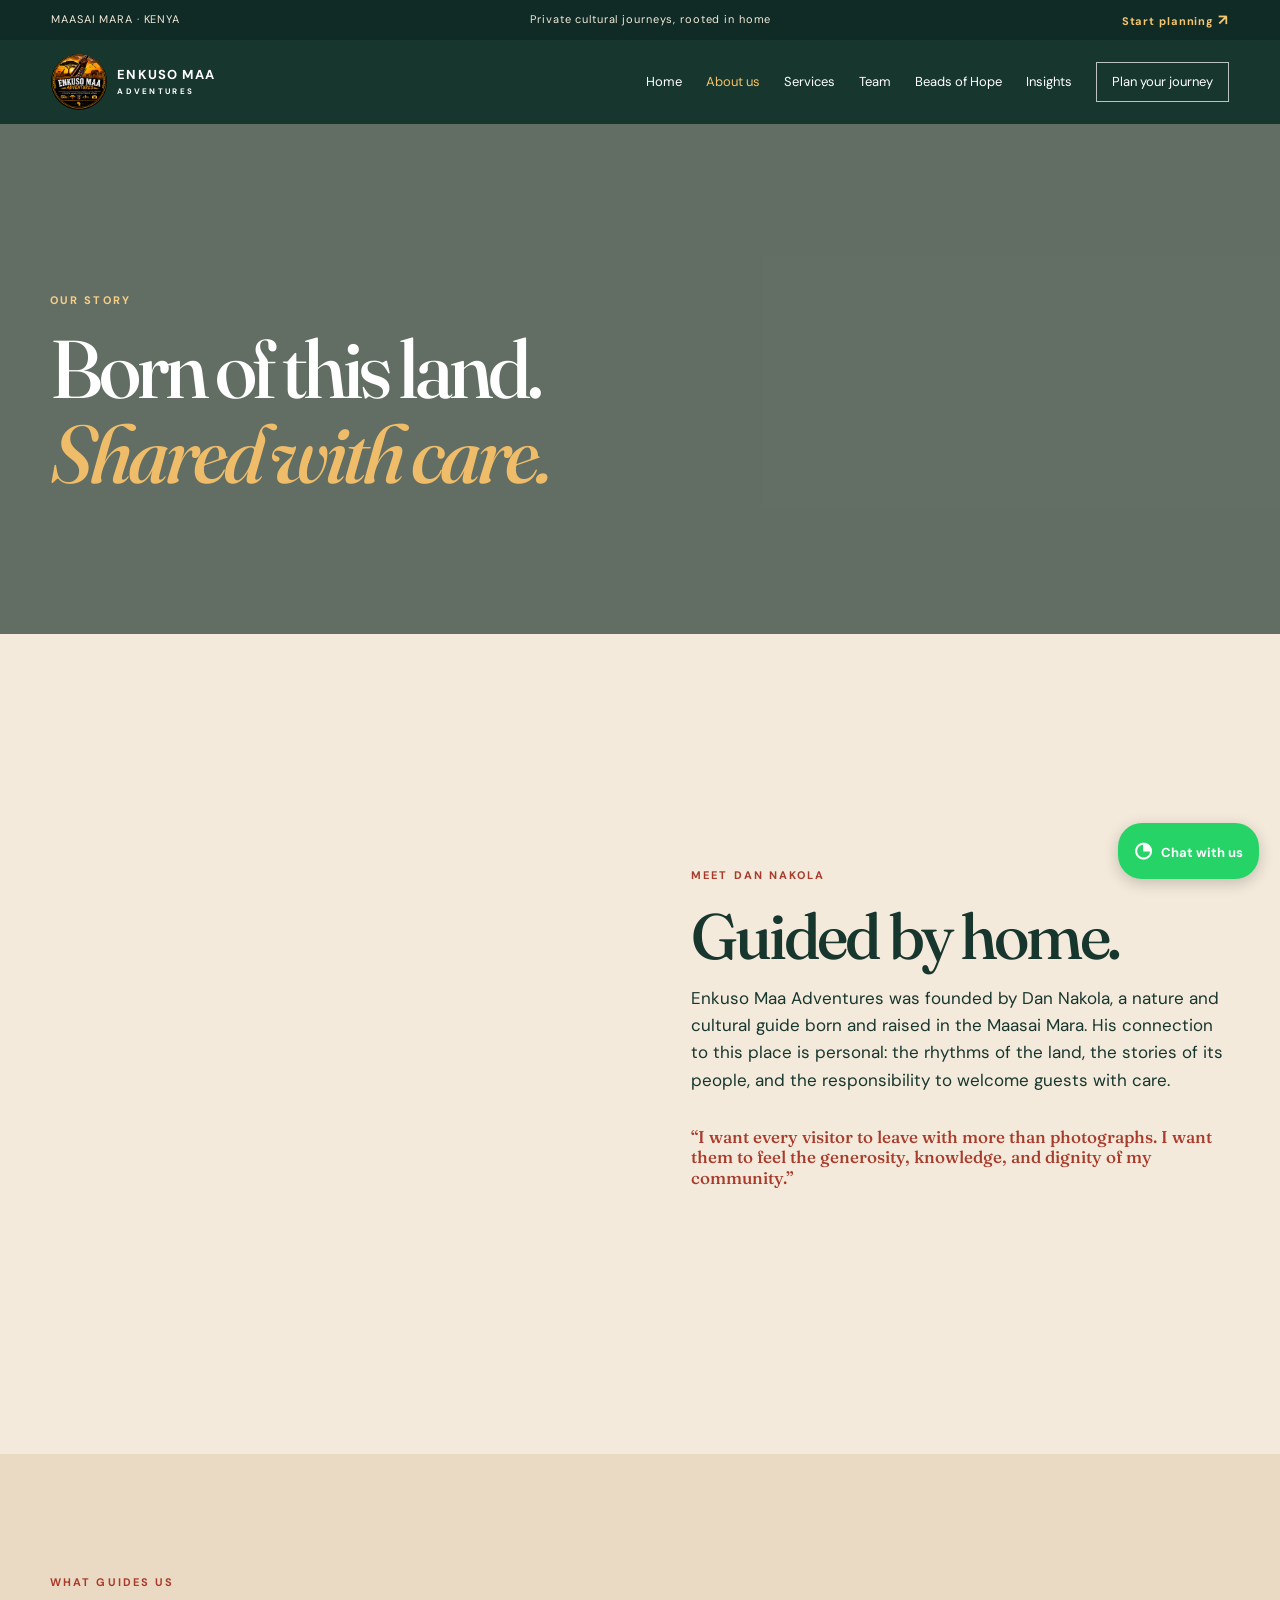
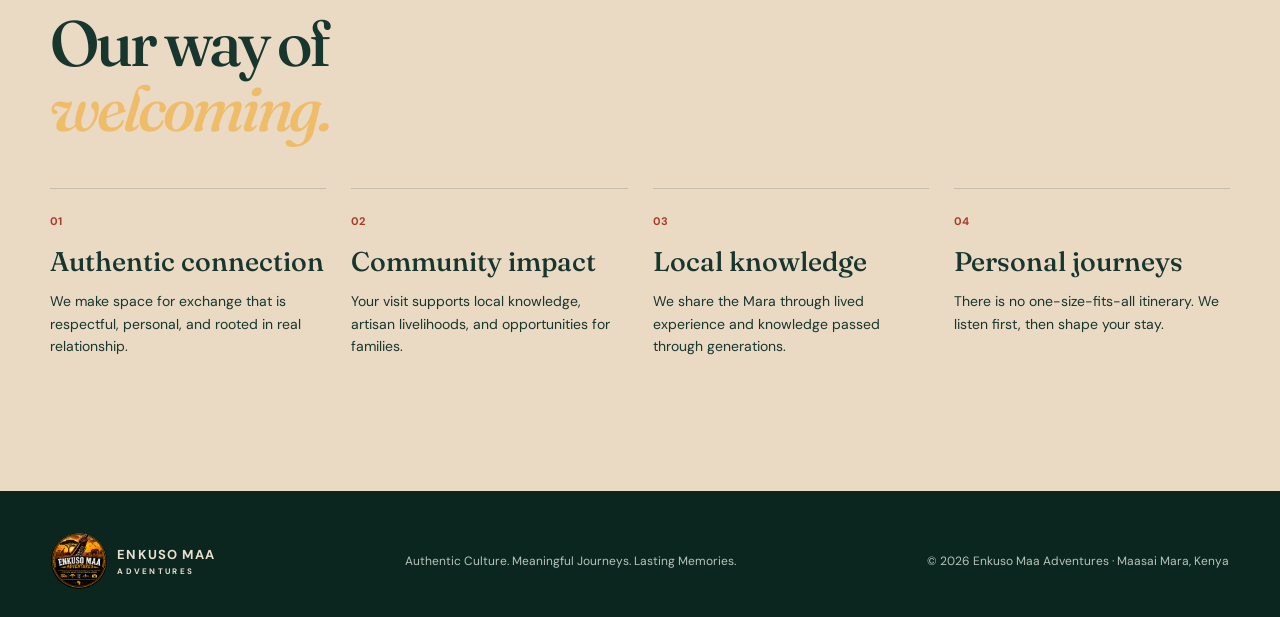
==== commit 7f8651ce: "restructured UI" ====
--- a/about.html
+++ b/about.html
@@ -1,4 +1,195 @@
 <!doctype html>
-<html lang="en"><head><meta charset="UTF-8"><meta name="viewport" content="width=device-width, initial-scale=1.0"><meta name="description" content="Meet Dan Nakola and the story behind Enkuso Maa Adventures."><title>About us | Enkuso Maa Adventures</title><link rel="preconnect" href="https://fonts.googleapis.com"><link rel="preconnect" href="https://fonts.gstatic.com" crossorigin><link href="https://fonts.googleapis.com/css2?family=DM+Sans:wght@400;500;600;700&family=Fraunces:opsz,wght@9..144,500;9..144,600;9..144,700&display=swap" rel="stylesheet"><link rel="stylesheet" href="style.css"></head>
-<body><a class="skip" href="#main">Skip to content</a><div class="top-bar"><div class="top-bar-inner"><span>MAASAI MARA · KENYA</span><span>Private cultural journeys, rooted in home</span><a href="contact.html">Start planning <span>↗</span></a></div></div><header class="site-header solid-header"><a class="brand" href="index.html"><img class="brand-mark" src="assets/img/enkuso.jpeg" alt="Enkuso Maa Adventures logo" /><span>ENKUSO MAA<small>ADVENTURES</small></span></a><button class="menu-toggle" aria-label="Open navigation" aria-expanded="false"><span></span><span></span></button><nav aria-label="Main navigation"><a class="active" href="about.html">About us</a><a href="services.html">Services</a><a href="team.html">Team</a><a href="index.html#beads">Beads of Hope</a><a href="insights.html">Insights</a><a class="nav-cta" href="contact.html">Plan your journey</a></nav></header>
-<main id="main"><section class="page-hero about-page-hero"><div class="container"><p class="eyebrow light">OUR STORY</p><h1>Born of this land.<br><em>Shared with care.</em></h1></div></section><section class="founder section container"><div class="founder-photo"></div><div><p class="eyebrow">MEET DAN NAKOLA</p><h2>Guided by home.</h2><p>Enkuso Maa Adventures was founded by Dan Nakola, a nature and cultural guide born and raised in the Maasai Mara. His connection to this place is personal: the rhythms of the land, the stories of its people, and the responsibility to welcome guests with care.</p><p class="statement">“I want every visitor to leave with more than photographs. I want them to feel the generosity, knowledge, and dignity of my community.”</p></div></section><section class="values section"><div class="container"><p class="eyebrow">WHAT GUIDES US</p><h2>Our way of<br><em>welcoming.</em></h2><div class="values-grid"><article><b>01</b><h3>Authentic connection</h3><p>We make space for exchange that is respectful, personal, and rooted in real relationship.</p></article><article><b>02</b><h3>Community impact</h3><p>Your visit supports local knowledge, artisan livelihoods, and opportunities for families.</p></article><article><b>03</b><h3>Local knowledge</h3><p>We share the Mara through lived experience and knowledge passed through generations.</p></article><article><b>04</b><h3>Personal journeys</h3><p>There is no one-size-fits-all itinerary. We listen first, then shape your stay.</p></article></div></div></section></main><a class="whatsapp" href="https://wa.me/254792629837" target="_blank" rel="noopener" aria-label="Chat on WhatsApp">◔<span>Chat with us</span></a><footer><a class="brand" href="index.html"><img class="brand-mark" src="assets/img/enkuso.jpeg" alt="Enkuso Maa Adventures logo" /><span>ENKUSO MAA<small>ADVENTURES</small></span></a><p>Authentic Culture. Meaningful Journeys. Lasting Memories.</p><p>© 2026 Enkuso Maa Adventures · Maasai Mara, Kenya</p></footer><script src="script.js"></script></body></html>
+<html lang="en">
+  <head>
+    <meta charset="UTF-8">
+    <meta name="viewport" content="width=device-width, initial-scale=1.0">
+    <meta name="description" content="Meet Dan Nakola and the story behind Enkuso Maa Adventures.">
+    <title>
+      About us | Enkuso Maa Adventures
+    </title>
+    <link rel="preconnect" href="https://fonts.googleapis.com">
+    <link rel="preconnect" href="https://fonts.gstatic.com" crossorigin>
+    <link href="https://fonts.googleapis.com/css2?family=DM+Sans:wght@400;500;600;700&family=Fraunces:opsz,wght@9..144,500;9..144,600;9..144,700&display=swap" rel="stylesheet">
+    <link rel="stylesheet" href="style.css">
+  </head>
+  <body>
+    <a class="skip" href="#main">
+      Skip to content
+    </a>
+    <div class="top-bar">
+      <div class="top-bar-inner">
+        <span>
+          MAASAI MARA · KENYA
+        </span>
+        <span>
+          Private cultural journeys, rooted in home
+        </span>
+        <a href="contact.html">
+          Start planning
+          <span>
+            ↗
+          </span>
+        </a>
+      </div>
+    </div>
+    <header class="site-header solid-header">
+      <a class="brand" href="index.html">
+        <img class="brand-mark" src="assets/img/enkuso.jpeg" alt="Enkuso Maa Adventures logo" />
+        <span>
+          ENKUSO MAA
+          <small>
+            ADVENTURES
+          </small>
+        </span>
+      </a>
+      <button class="menu-toggle" aria-label="Open navigation" aria-expanded="false">
+        <span>
+        </span>
+        <span>
+        </span>
+      </button>
+      <nav aria-label="Main navigation">
+        <a href="index.html">
+          Home
+        </a>
+        <a class="active" href="about.html">
+          About us
+        </a>
+        <a href="services.html">
+          Services
+        </a>
+        <a href="team.html">
+          Team
+        </a>
+        <a href="index.html#beads">
+          Beads of Hope
+        </a>
+        <a href="insights.html">
+          Insights
+        </a>
+        <a class="nav-cta" href="contact.html">
+          Plan your journey
+        </a>
+      </nav>
+    </header>
+    <main id="main">
+      <section class="page-hero about-page-hero">
+        <div class="container">
+          <p class="eyebrow light">
+            OUR STORY
+          </p>
+          <h1>
+            Born of this land.
+            <br>
+            <em>
+              Shared with care.
+            </em>
+          </h1>
+        </div>
+      </section>
+      <section class="founder section container">
+        <div class="founder-photo">
+        </div>
+        <div>
+          <p class="eyebrow">
+            MEET DAN NAKOLA
+          </p>
+          <h2>
+            Guided by home.
+          </h2>
+          <p>
+            Enkuso Maa Adventures was founded by Dan Nakola, a nature and cultural guide born and raised in the Maasai Mara. His connection to this place is personal: the rhythms of the land, the stories of its people, and the responsibility to welcome guests with care.
+          </p>
+          <p class="statement">
+            “I want every visitor to leave with more than photographs. I want them to feel the generosity, knowledge, and dignity of my community.”
+          </p>
+        </div>
+      </section>
+      <section class="values section">
+        <div class="container">
+          <p class="eyebrow">
+            WHAT GUIDES US
+          </p>
+          <h2>
+            Our way of
+            <br>
+            <em>
+              welcoming.
+            </em>
+          </h2>
+          <div class="values-grid">
+            <article>
+              <b>
+                01
+              </b>
+              <h3>
+                Authentic connection
+              </h3>
+              <p>
+                We make space for exchange that is respectful, personal, and rooted in real relationship.
+              </p>
+            </article>
+            <article>
+              <b>
+                02
+              </b>
+              <h3>
+                Community impact
+              </h3>
+              <p>
+                Your visit supports local knowledge, artisan livelihoods, and opportunities for families.
+              </p>
+            </article>
+            <article>
+              <b>
+                03
+              </b>
+              <h3>
+                Local knowledge
+              </h3>
+              <p>
+                We share the Mara through lived experience and knowledge passed through generations.
+              </p>
+            </article>
+            <article>
+              <b>
+                04
+              </b>
+              <h3>
+                Personal journeys
+              </h3>
+              <p>
+                There is no one-size-fits-all itinerary. We listen first, then shape your stay.
+              </p>
+            </article>
+          </div>
+        </div>
+      </section>
+    </main>
+    <a class="whatsapp" href="https://wa.me/254792629837" target="_blank" rel="noopener" aria-label="Chat on WhatsApp">
+      ◔
+      <span>
+        Chat with us
+      </span>
+    </a>
+    <footer>
+      <a class="brand" href="index.html">
+        <img class="brand-mark" src="assets/img/enkuso.jpeg" alt="Enkuso Maa Adventures logo" />
+        <span>
+          ENKUSO MAA
+          <small>
+            ADVENTURES
+          </small>
+        </span>
+      </a>
+      <p>
+        Authentic Culture. Meaningful Journeys. Lasting Memories.
+      </p>
+      <p>
+        © 2026 Enkuso Maa Adventures · Maasai Mara, Kenya
+      </p>
+    </footer>
+    <script src="script.js">
+    </script>
+  </body>
+</html>
--- a/style.css
+++ b/style.css
@@ -4,6 +4,8 @@
 .top-bar{background:#102b25;color:#f3eadb;font-size:11px;letter-spacing:.08em;padding:8px 4vw;position:relative;z-index:4}.top-bar-inner{max-width:1180px;margin:auto;display:flex;align-items:center;justify-content:space-between;gap:18px}.top-bar a{color:#f3c66f;text-decoration:none;font-weight:700}.top-bar a span{font-size:15px}.top-bar+.site-header{top:34px}.solid-header{top:0}.top-bar+.solid-header{top:0}.footer-main{max-width:1180px;margin:auto;display:grid;grid-template-columns:1.5fr repeat(3,1fr);gap:40px;padding-bottom:52px}.footer-tagline{color:rgba(243,234,219,.72);margin:25px 0 0}.footer-column{display:flex;flex-direction:column;gap:8px}.footer-column a,.footer-column p{color:rgba(243,234,219,.78);text-decoration:none;margin:0}.footer-label{color:#efbd69!important;font-size:11px;text-transform:uppercase;letter-spacing:.16em;margin-bottom:9px!important;font-weight:700}.footer-bottom{border-top:1px solid rgba(243,234,219,.2);padding-top:18px;display:flex;justify-content:space-between;color:rgba(243,234,219,.52);font-size:12px}.contact-intro{padding-top:100px;background:#ead9c3}.contact-intro-inner{display:grid;grid-template-columns:1fr 1fr;gap:8vw;align-items:end}.contact-intro h1{font:500 clamp(48px,6.4vw,82px)/1.03 Fraunces,serif;letter-spacing:-.05em;margin:0}.contact-intro h1 em,.contact-info h2 em,.map-heading h2 em,.team-intro h2 em,.team-cta h2 em{color:var(--red)}.contact-intro-inner>p{font-size:18px;max-width:470px;margin:0 0 5px}.contact-section{background:#f3eadb}.contact-layout{display:grid;grid-template-columns:.85fr 1.15fr;gap:10vw}.contact-info h2,.map-heading h2,.team-intro h2{font-size:clamp(43px,5vw,69px);line-height:1.05;letter-spacing:-.05em;margin:0 0 25px}.contact-info>p:not(.eyebrow){max-width:420px}.contact-details{display:grid;gap:9px;margin-top:32px}.contact-details a{color:var(--ink);font-weight:700}.contact-details span{color:rgba(23,54,46,.7)}.contact-note{border-top:1px solid var(--line);margin-top:38px;padding-top:17px;max-width:390px}.contact-note b{font-size:12px;text-transform:uppercase;letter-spacing:.12em}.contact-note p{margin:7px 0 0}.contact-form{background:white;padding:36px;display:grid;gap:18px}.contact-form label{display:grid;gap:7px;font-size:13px;font-weight:700}.contact-form input,.contact-form select,.contact-form textarea{font:inherit;border:1px solid var(--line);padding:13px;background:#fff;color:var(--ink);width:100%}.contact-form textarea{resize:vertical}.form-kicker{font-size:11px;letter-spacing:.16em;color:var(--red);font-weight:700;margin:0 0 4px}.map-section{background:#ead9c3;padding:90px 0}.map-heading{display:grid;grid-template-columns:1fr 1fr;gap:8vw;align-items:end;margin-bottom:35px}.map-heading>p{max-width:420px;margin:0 0 5px}.map-frame{height:430px}.map-frame iframe{width:100%;height:100%;border:0;display:block;filter:saturate(.72)}.team-page-hero{background-image:url('https://upload.wikimedia.org/wikipedia/commons/d/d9/Maasai_men_wearing_ceremonial_beadwork_in_Ngorongoro.jpg')}.team-intro{display:grid;grid-template-columns:.8fr 1fr;column-gap:8vw;align-items:end}.team-intro .eyebrow{grid-column:1 / -1}.team-intro h2{margin:0}.team-intro>p:last-child{margin:0;font-size:17px;max-width:470px}.team-grid{display:grid;grid-template-columns:1fr 1fr;gap:28px;padding-top:0}.team-card{background:#ead9c3}.team-photo{height:390px;background-size:cover;background-position:center}.dan-photo{background-image:url('https://upload.wikimedia.org/wikipedia/commons/1/1e/Portrait_of_a_Masai_man_%2848061160658%29.jpg');background-position:center top}.guide-photo{background-image:url('https://upload.wikimedia.org/wikipedia/commons/e/ef/Maasai_Man%2C_Kenya_%2823661389564%29.jpg');background-position:center top}.team-card-copy{padding:28px 30px 32px}.team-card h3{font:500 34px/1.1 Fraunces,serif;margin:5px 0 15px}.team-cta{background:var(--red);color:white;padding:95px 0}.team-cta h2{font:500 clamp(43px,5.5vw,70px)/1.05 Fraunces,serif;letter-spacing:-.05em;margin:0 0 30px}.team-cta h2 em{color:#f4c269}.team-cta .eyebrow{color:#f7cf87}
 @media(max-width:800px){.top-bar-inner span:nth-child(2){display:none}.top-bar{padding:8px 21px}.footer-main{grid-template-columns:1fr 1fr;gap:30px}.footer-bottom{display:grid;gap:5px}.contact-intro-inner,.contact-layout,.map-heading,.team-intro{grid-template-columns:1fr;gap:28px}.contact-intro{padding-top:75px}.contact-intro-inner>p{font-size:16px}.contact-form{padding:25px}.map-section{padding:70px 0}.map-frame{height:330px}.team-grid{grid-template-columns:1fr}.team-photo{height:320px}}
 .solid-header{position:relative;background:var(--ink)}.solid-header nav a.active:not(.nav-cta){color:#f4c269}.page-hero{min-height:510px;display:grid;align-items:end;padding:110px 0 80px;color:white;background-size:cover;background-position:center;position:relative;isolation:isolate}.page-hero:before{content:"";position:absolute;inset:0;background:rgba(11,35,28,.62);z-index:-1}.page-hero h1,.contact-page h1,.insights-header h1{font:500 clamp(48px,6.4vw,82px)/1.03 Fraunces,serif;letter-spacing:-.05em;margin:0}.page-hero h1 em,.contact-page h1 em,.insights-header h1 em{color:#efbd69}.page-hero p:last-child{font-size:18px;max-width:520px;margin:22px 0 0}.services-page-hero{background-image:url('https://images.unsplash.com/photo-1547471080-7cc2caa01a7e?auto=format&fit=crop&w=1800&q=85')}.about-page-hero{background-image:url('https://images.unsplash.com/photo-1535083783855-76ae62b2914e?auto=format&fit=crop&w=1800&q=85')}.service-list{display:grid;grid-template-columns:.75fr 1.25fr;gap:10vw}.service-intro h2{font-size:clamp(42px,5vw,67px);letter-spacing:-.05em}.service-intro>p:last-child{font-size:17px}.service-rows{border-top:1px solid var(--line)}.service-rows article{display:grid;grid-template-columns:52px 1fr;gap:20px;padding:30px 0;border-bottom:1px solid var(--line)}.service-rows article>span{font-size:11px;font-weight:700;color:var(--red);letter-spacing:.1em}.service-rows h3{font-size:31px}.service-rows p{max-width:600px}.service-callout{padding:90px 0;background:var(--red);color:white}.service-callout h2{font-size:clamp(43px,5.5vw,70px);letter-spacing:-.05em;margin:0 0 30px}.founder{display:grid;grid-template-columns:1fr 1fr;align-items:center;gap:8vw}.founder-photo{height:580px;background:url('https://images.unsplash.com/photo-1594708767771-a7502209ff51?auto=format&fit=crop&w=1100&q=85') center/cover}.founder h2,.values h2{font-size:clamp(43px,5vw,69px);letter-spacing:-.05em}.founder p:not(.eyebrow){font-size:17px}.values{background:#ead9c3}.values-grid{display:grid;grid-template-columns:repeat(4,1fr);gap:25px;margin-top:48px}.values-grid article{border-top:1px solid var(--line);padding-top:18px}.values-grid b{font-size:11px;color:var(--red)}.values-grid h3{font-size:27px;margin:15px 0}.values-grid p{font-size:14px}.contact-page{padding-top:120px;min-height:720px}.contact-page-grid{display:grid;grid-template-columns:1fr 1fr;gap:10vw}.contact-page-grid>div>p:not(.eyebrow){font-size:18px;max-width:510px}.contact-details{display:grid;gap:10px;margin-top:40px}.contact-details a{color:var(--red);font-weight:700;text-decoration:none}.contact-form{background:var(--ink);padding:38px}.contact-form input,.contact-form select,.contact-form textarea{color:white}.insights-header{background:#d9b577;padding:110px 0 75px}.insights-header>div>p:last-child{font-size:18px;max-width:440px;margin:25px 0 0}.featured-article{display:grid;grid-template-columns:1fr 1fr;gap:7vw;align-items:center;margin-bottom:75px}.article-image{height:440px;background:url('https://images.unsplash.com/photo-1544450285-120b0842f663?auto=format&fit=crop&w=1100&q=85') center/cover}.featured-article h2{font-size:clamp(36px,4vw,56px);letter-spacing:-.04em}.article-grid{display:grid;grid-template-columns:repeat(2,1fr);gap:0 50px}.article-grid article{border-top:1px solid var(--line);padding:25px 0 35px}.article-grid h3{font-size:30px}.article-grid a{color:var(--red);font-size:13px;font-weight:700;text-decoration:none}@media(max-width:800px){.service-list,.founder,.contact-page-grid,.featured-article{grid-template-columns:1fr;gap:35px}.page-hero{min-height:440px;padding:80px 0 55px}.values-grid{grid-template-columns:1fr 1fr}.contact-page{padding-top:75px}.contact-form{padding:28px}.article-grid{gap:0 28px}.solid-header nav{background:var(--ink)}}@media(max-width:450px){.values-grid,.article-grid{grid-template-columns:1fr}.founder-photo{height:400px}.featured-article{margin-bottom:50px}}
+
+.dan-photo{background-image:url('assets/img/nakola.jpeg')}
 
 .beads-page-hero{background-image:url('https://upload.wikimedia.org/wikipedia/commons/5/5f/Maasai_women_wearing_ceremonial_beadwork_in_Ngorongoro.jpg')}
 .beads-culture{display:grid;grid-template-columns:1.05fr 1fr;gap:7vw;align-items:center}
@@ -20,12 +22,12 @@
 .shop-grid{display:grid;grid-template-columns:repeat(3,1fr);gap:28px;margin-top:15px}
 .shop-card{background:#fff;display:flex;flex-direction:column;border:1px solid var(--line)}
 .shop-photo{height:250px;background-size:cover;background-position:center}
-.shop-necklace{background-image:url('https://images.unsplash.com/photo-1611085583191-a3b181a88401?auto=format&fit=crop&w=900&q=80')}
-.shop-bangle{background-image:url('https://images.unsplash.com/photo-1535632066927-ab7c9ab60908?auto=format&fit=crop&w=900&q=80')}
-.shop-bracelet{background-image:url('https://images.unsplash.com/photo-1573408301185-9146fe634ad0?auto=format&fit=crop&w=900&q=80')}
-.shop-earrings{background-image:url('https://images.unsplash.com/photo-1630019852942-f89202989a59?auto=format&fit=crop&w=900&q=80')}
-.shop-belt{background-image:url('https://images.unsplash.com/photo-1509631179647-0177331693ae?auto=format&fit=crop&w=900&q=80')}
-.shop-keyring{background-image:url('https://images.unsplash.com/photo-1602173574767-37ac01994b2a?auto=format&fit=crop&w=900&q=80')}
+.shop-necklace{background-image:url('https://www.timeless-fineries.com/cdn/shop/files/Bracelet-africain-massai-bleu-et-multicolore-39s.png?v=1740342081&width=1680')}
+.shop-bangle{background-image:url('https://afrilege.com/cdn/shop/products/bracelet-maasai-beaded-cuff-bracelet-1_d736487c-a7cf-42ce-8e3c-02a9c0a99074.jpg?v=1577116326')}
+.shop-bracelet{background-image:url('https://www.globalsprouts.com/cdn/shop/articles/6888db000e97e74a2faaec99-1753801739552.jpg?v=1753802857&width=3840')}
+.shop-earrings{background-image:url('https://www.timeless-fineries.com/cdn/shop/files/Bracelet-africain-traditionnel-36b.jpg?v=1740491853&width=1680')}
+.shop-belt{background-image:url('https://www.timeless-fineries.com/cdn/shop/files/Bracelet-africain-Massai-19b.jpg?v=1739226468&width=1426')}
+.shop-keyring{background-image:url('https://www.timeless-fineries.com/cdn/shop/files/Bracelet-africain-massai-traditionnel-50.jpg?v=1740475464&width=1445')}
 .shop-info{padding:22px 24px 26px;display:flex;flex-direction:column;flex:1}
 .shop-tag{font-size:10px;font-weight:700;letter-spacing:.15em;color:var(--red);margin:0}
 .shop-info h3{font-size:26px;margin:9px 0 8px}
@@ -88,7 +90,7 @@
 .insight-body a{color:var(--red);font-size:13px;font-weight:700;text-decoration:none;margin-top:auto}
 .insight-img-beadwork{background-image:url('https://upload.wikimedia.org/wikipedia/commons/7/75/Maasai_women_in_traditional_attire.jpg');background-position:center top}
 .insight-img-meaning{background-image:url('https://upload.wikimedia.org/wikipedia/commons/a/a3/Maasai_Girls.jpg')}
-.insight-img-cattle{background-image:url('https://upload.wikimedia.org/wikipedia/commons/5/57/Maasai_boy_herding_cattle.jpg')}
+.insight-img-cattle{background-image:url('https://images.squarespace-cdn.com/content/v1/5dee60f6549fd531b270ed04/1581353360000-R3R73YA7A4E9EDH1R9MD/s9.jpg')}
 .insight-img-adumu{background-image:url('https://upload.wikimedia.org/wikipedia/commons/c/c8/Adumu_-_Masai_traditional_jumping_dance_ritual_Kenya_%2822254423185%29.jpg')}
 .insight-img-guide{background-image:url('https://upload.wikimedia.org/wikipedia/commons/1/1e/Portrait_of_a_Masai_man_%2848061160658%29.jpg');background-position:center top}
 .insight-img-migration{background-image:url('https://upload.wikimedia.org/wikipedia/commons/f/f9/The_Maasai_pastoralist_lifestyle.jpg')}
@@ -100,7 +102,7 @@
 .article-hero-culture{background-image:url('https://upload.wikimedia.org/wikipedia/commons/0/0d/Maasai-Adumu.jpg')}
 .article-hero-beadwork{background-image:url('https://upload.wikimedia.org/wikipedia/commons/7/75/Maasai_women_in_traditional_attire.jpg')}
 .article-hero-colours{background-image:url('https://upload.wikimedia.org/wikipedia/commons/a/a3/Maasai_Girls.jpg')}
-.article-hero-cattle{background-image:url('https://upload.wikimedia.org/wikipedia/commons/5/57/Maasai_boy_herding_cattle.jpg')}
+.article-hero-cattle{background-image:url('https://images.squarespace-cdn.com/content/v1/5dee60f6549fd531b270ed04/1581353360000-R3R73YA7A4E9EDH1R9MD/s9.jpg')}
 .article-hero-adumu{background-image:url('https://upload.wikimedia.org/wikipedia/commons/c/c8/Adumu_-_Masai_traditional_jumping_dance_ritual_Kenya_%2822254423185%29.jpg')}
 .article-hero-guide{background-image:url('https://upload.wikimedia.org/wikipedia/commons/1/1e/Portrait_of_a_Masai_man_%2848061160658%29.jpg')}
 .article-hero-migration{background-image:url('https://upload.wikimedia.org/wikipedia/commons/f/f9/The_Maasai_pastoralist_lifestyle.jpg')}
@@ -111,6 +113,8 @@
 .article-cta-line{margin:36px 0 0}
 .article-credit{margin-top:40px;padding-top:16px;border-top:1px solid var(--line);font-size:12px;color:rgba(23,54,46,.6)}
 .article-credit a{color:var(--red);text-decoration:none}
+
+.credits,.article-credit{display:none}
 .colour-list{list-style:none;margin:18px 0 8px;padding:0;display:grid;gap:14px}
 .colour-list li{display:flex;align-items:flex-start;gap:14px;font-size:16px;color:rgba(23,54,46,.86)}
 .colour-list .dot{flex:0 0 auto;width:20px;height:20px;border-radius:50%;margin-top:3px;border:1px solid rgba(23,54,46,.2)}
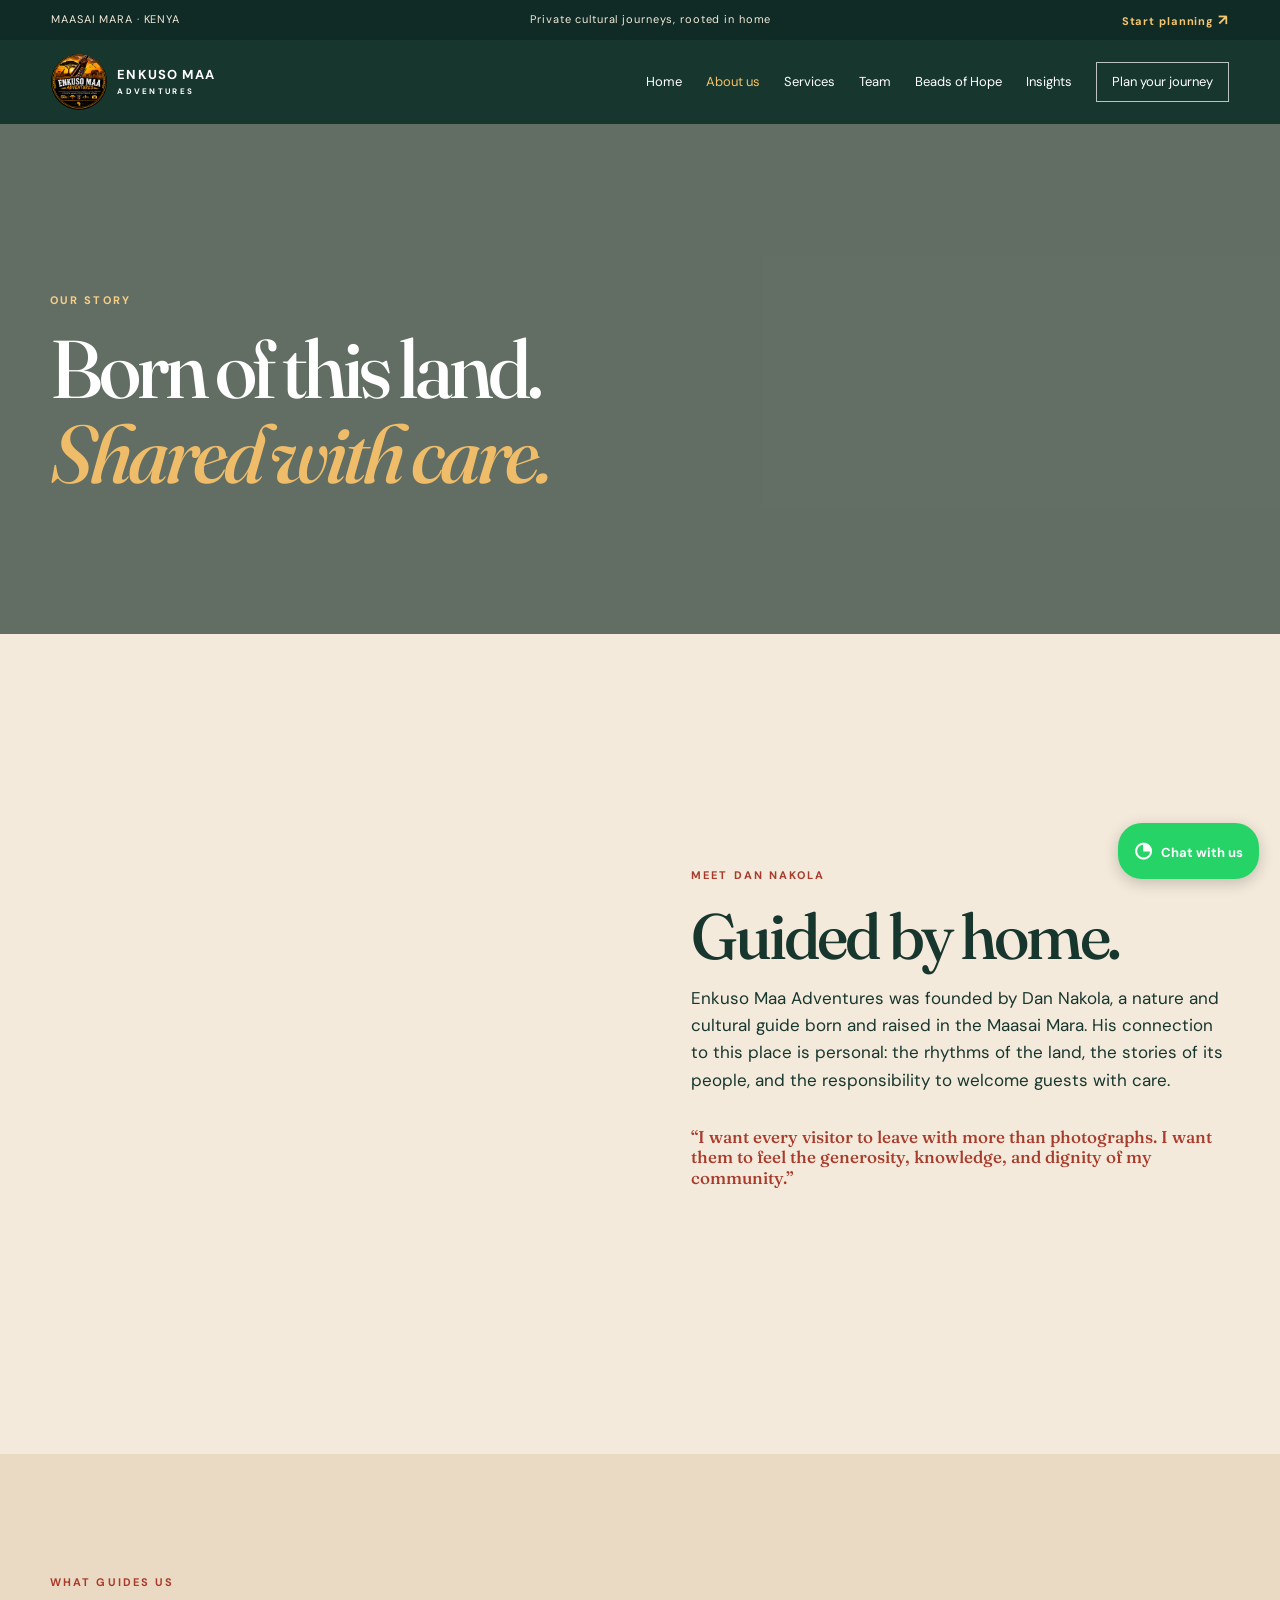
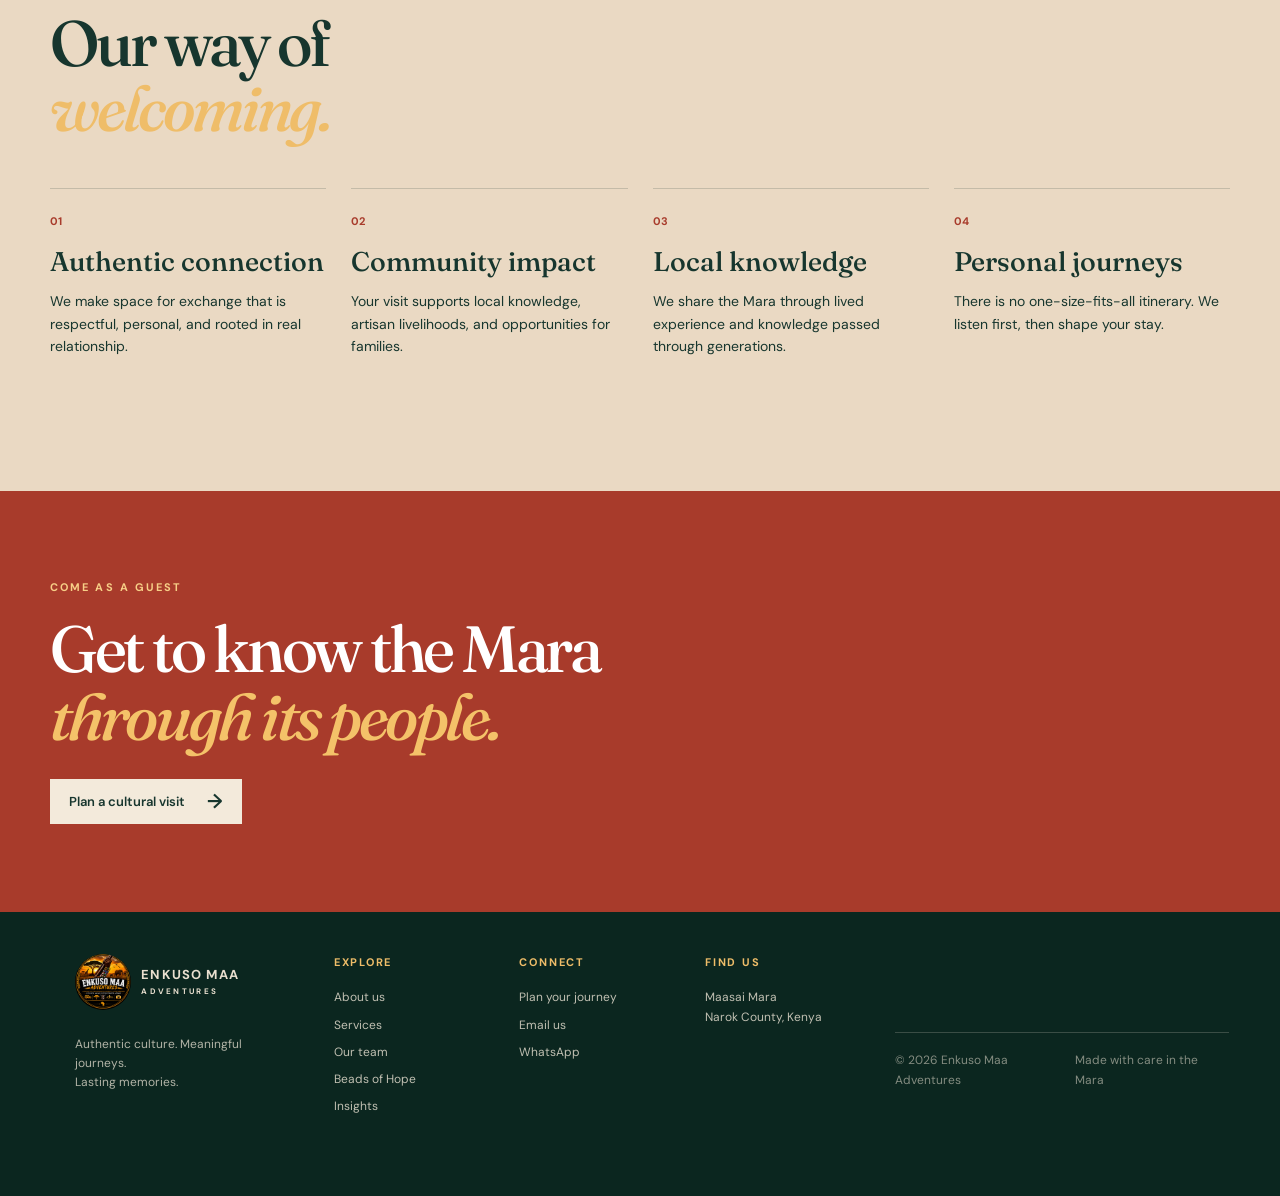
==== commit 9b677f17: "seo" ====
--- a/about.html
+++ b/about.html
@@ -61,7 +61,7 @@
         <a href="team.html">
           Team
         </a>
-        <a href="index.html#beads">
+        <a href="beads.html">
           Beads of Hope
         </a>
         <a href="insights.html">
@@ -163,6 +163,13 @@
               </p>
             </article>
           </div>
+        </div>
+      </section>
+      <section class="about-cta">
+        <div class="container">
+          <p class="eyebrow light">COME AS A GUEST</p>
+          <h2>Get to know the Mara<br /><em>through its people.</em></h2>
+          <a class="button button-cream" href="contact.html">Plan a cultural visit <span>→</span></a>
         </div>
       </section>
     </main>
--- a/style.css
+++ b/style.css
@@ -6,6 +6,34 @@
 .solid-header{position:relative;background:var(--ink)}.solid-header nav a.active:not(.nav-cta){color:#f4c269}.page-hero{min-height:510px;display:grid;align-items:end;padding:110px 0 80px;color:white;background-size:cover;background-position:center;position:relative;isolation:isolate}.page-hero:before{content:"";position:absolute;inset:0;background:rgba(11,35,28,.62);z-index:-1}.page-hero h1,.contact-page h1,.insights-header h1{font:500 clamp(48px,6.4vw,82px)/1.03 Fraunces,serif;letter-spacing:-.05em;margin:0}.page-hero h1 em,.contact-page h1 em,.insights-header h1 em{color:#efbd69}.page-hero p:last-child{font-size:18px;max-width:520px;margin:22px 0 0}.services-page-hero{background-image:url('https://images.unsplash.com/photo-1547471080-7cc2caa01a7e?auto=format&fit=crop&w=1800&q=85')}.about-page-hero{background-image:url('https://images.unsplash.com/photo-1535083783855-76ae62b2914e?auto=format&fit=crop&w=1800&q=85')}.service-list{display:grid;grid-template-columns:.75fr 1.25fr;gap:10vw}.service-intro h2{font-size:clamp(42px,5vw,67px);letter-spacing:-.05em}.service-intro>p:last-child{font-size:17px}.service-rows{border-top:1px solid var(--line)}.service-rows article{display:grid;grid-template-columns:52px 1fr;gap:20px;padding:30px 0;border-bottom:1px solid var(--line)}.service-rows article>span{font-size:11px;font-weight:700;color:var(--red);letter-spacing:.1em}.service-rows h3{font-size:31px}.service-rows p{max-width:600px}.service-callout{padding:90px 0;background:var(--red);color:white}.service-callout h2{font-size:clamp(43px,5.5vw,70px);letter-spacing:-.05em;margin:0 0 30px}.founder{display:grid;grid-template-columns:1fr 1fr;align-items:center;gap:8vw}.founder-photo{height:580px;background:url('https://images.unsplash.com/photo-1594708767771-a7502209ff51?auto=format&fit=crop&w=1100&q=85') center/cover}.founder h2,.values h2{font-size:clamp(43px,5vw,69px);letter-spacing:-.05em}.founder p:not(.eyebrow){font-size:17px}.values{background:#ead9c3}.values-grid{display:grid;grid-template-columns:repeat(4,1fr);gap:25px;margin-top:48px}.values-grid article{border-top:1px solid var(--line);padding-top:18px}.values-grid b{font-size:11px;color:var(--red)}.values-grid h3{font-size:27px;margin:15px 0}.values-grid p{font-size:14px}.contact-page{padding-top:120px;min-height:720px}.contact-page-grid{display:grid;grid-template-columns:1fr 1fr;gap:10vw}.contact-page-grid>div>p:not(.eyebrow){font-size:18px;max-width:510px}.contact-details{display:grid;gap:10px;margin-top:40px}.contact-details a{color:var(--red);font-weight:700;text-decoration:none}.contact-form{background:var(--ink);padding:38px}.contact-form input,.contact-form select,.contact-form textarea{color:white}.insights-header{background:#d9b577;padding:110px 0 75px}.insights-header>div>p:last-child{font-size:18px;max-width:440px;margin:25px 0 0}.featured-article{display:grid;grid-template-columns:1fr 1fr;gap:7vw;align-items:center;margin-bottom:75px}.article-image{height:440px;background:url('https://images.unsplash.com/photo-1544450285-120b0842f663?auto=format&fit=crop&w=1100&q=85') center/cover}.featured-article h2{font-size:clamp(36px,4vw,56px);letter-spacing:-.04em}.article-grid{display:grid;grid-template-columns:repeat(2,1fr);gap:0 50px}.article-grid article{border-top:1px solid var(--line);padding:25px 0 35px}.article-grid h3{font-size:30px}.article-grid a{color:var(--red);font-size:13px;font-weight:700;text-decoration:none}@media(max-width:800px){.service-list,.founder,.contact-page-grid,.featured-article{grid-template-columns:1fr;gap:35px}.page-hero{min-height:440px;padding:80px 0 55px}.values-grid{grid-template-columns:1fr 1fr}.contact-page{padding-top:75px}.contact-form{padding:28px}.article-grid{gap:0 28px}.solid-header nav{background:var(--ink)}}@media(max-width:450px){.values-grid,.article-grid{grid-template-columns:1fr}.founder-photo{height:400px}.featured-article{margin-bottom:50px}}
 
 .dan-photo{background-image:url('assets/img/nakola.jpeg')}
+
+/* Services cards */
+.services-overview{display:block}
+.services-intro{position:static;margin:0 auto 48px;text-align:center}
+.services-intro h2{font-size:clamp(42px,5vw,67px);letter-spacing:-.05em}
+.services-intro>p:last-child{font-size:17px;max-width:590px;margin-left:auto;margin-right:auto}
+.services-card-grid{display:grid;grid-template-columns:repeat(3,minmax(0,1fr));gap:22px}
+.service-card{position:relative;min-height:470px;overflow:hidden;background:var(--ink);color:white;isolation:isolate;transition:transform .35s ease,box-shadow .35s ease}
+.service-card-image{position:absolute;inset:0;background:center/cover no-repeat;z-index:-2;transition:transform .65s cubic-bezier(.2,.7,.2,1)}
+.service-card::after{content:"";position:absolute;inset:0;background:linear-gradient(0deg,rgba(8,28,22,.92) 8%,rgba(8,28,22,.15) 78%);z-index:-1;transition:background .35s ease}
+.service-card-content{height:100%;padding:30px;display:flex;flex-direction:column;justify-content:flex-end}
+.service-number{margin:0 0 auto;font-size:11px;font-weight:700;letter-spacing:.14em;color:#f7cf87}
+.service-card h3{font-size:clamp(30px,3vw,40px);margin:72px 0 13px}
+.service-card-content>p:not(.service-number){font-size:14px;line-height:1.6;margin:0 0 22px;max-width:360px}
+.service-card .text-link{align-self:flex-start;border-bottom:1px solid rgba(255,255,255,.65);padding-bottom:4px}
+.service-card .text-link span{display:inline-block;transition:transform .25s ease}
+.service-card:hover,.service-card:focus-within{transform:translateY(-6px);box-shadow:0 18px 42px rgba(8,28,22,.24)}
+.service-card:hover .service-card-image,.service-card:focus-within .service-card-image{transform:scale(1.08)}
+.service-card:hover .text-link span,.service-card:focus-within .text-link span{transform:translateX(5px)}
+.service-card:hover::after,.service-card:focus-within::after{background:linear-gradient(0deg,rgba(8,28,22,.96) 5%,rgba(8,28,22,.38) 100%)}
+.cultural-service .service-card-image{background-image:url('https://images.unsplash.com/photo-1547471080-7cc2caa01a7e?auto=format&fit=crop&w=1100&q=80')}
+.beads-service .service-card-image{background-image:url('https://images.unsplash.com/photo-1598520106830-8c45c2035460?auto=format&fit=crop&w=1100&q=80')}
+.migration-service .service-card-image{background-image:url('https://images.unsplash.com/photo-1516026672322-bc52d61a55d5?auto=format&fit=crop&w=1100&q=80')}
+.safari-service .service-card-image{background-image:url('https://images.unsplash.com/photo-1547970810-dc1eac37d174?auto=format&fit=crop&w=1100&q=80')}
+@media(max-width:800px){.services-intro{margin:0 auto 35px}.services-card-grid{grid-template-columns:repeat(2,minmax(0,1fr));gap:16px}.service-card{min-height:430px}}
+@media(max-width:560px){.services-card-grid{grid-template-columns:1fr}.service-card{min-height:410px}}
+.service-callout{text-align:center}
+@media(prefers-reduced-motion:reduce){.service-card,.service-card-image,.service-card .text-link span{transition:none}.service-card:hover,.service-card:focus-within{transform:none}}
 
 .beads-page-hero{background-image:url('https://upload.wikimedia.org/wikipedia/commons/5/5f/Maasai_women_wearing_ceremonial_beadwork_in_Ngorongoro.jpg')}
 .beads-culture{display:grid;grid-template-columns:1.05fr 1fr;gap:7vw;align-items:center}
@@ -114,7 +142,6 @@
 .article-credit{margin-top:40px;padding-top:16px;border-top:1px solid var(--line);font-size:12px;color:rgba(23,54,46,.6)}
 .article-credit a{color:var(--red);text-decoration:none}
 
-.credits,.article-credit{display:none}
 .colour-list{list-style:none;margin:18px 0 8px;padding:0;display:grid;gap:14px}
 .colour-list li{display:flex;align-items:flex-start;gap:14px;font-size:16px;color:rgba(23,54,46,.86)}
 .colour-list .dot{flex:0 0 auto;width:20px;height:20px;border-radius:50%;margin-top:3px;border:1px solid rgba(23,54,46,.2)}
@@ -129,3 +156,78 @@
 .back-link{margin-top:34px}
 .back-link a{color:var(--red);font-weight:700;text-decoration:none;font-size:14px}
 @media(max-width:800px){.article-hero{min-height:380px}.article-body{padding-top:50px}.related-grid{grid-template-columns:1fr}}
+/* JavaScript-powered page transitions */
+html.js .hero,html.js .page-hero{opacity:0;transform:translateY(14px);transition:opacity .6s ease,transform .6s ease}
+html.js.page-ready .hero,html.js.page-ready .page-hero{opacity:1;transform:none}
+html.js main>section.will-reveal,html.js .service-card.will-reveal{opacity:0;transform:translateY(28px);transition:opacity .6s ease var(--reveal-delay,0ms),transform .6s ease var(--reveal-delay,0ms)}
+html.js main>section.is-visible,html.js .service-card.is-visible{opacity:1;transform:none}
+@media(prefers-reduced-motion:reduce){html.js .hero,html.js .page-hero,html.js main>section:not(.hero):not(.page-hero),html.js .service-card{opacity:1;transform:none;transition:none}}
+
+html{scroll-padding-top:20px}
+main section[id]{scroll-margin-top:24px}
+a,button,input,select,textarea,summary{ -webkit-tap-highlight-color:transparent}
+a:focus-visible,button:focus-visible,input:focus-visible,select:focus-visible,textarea:focus-visible,summary:focus-visible{outline:3px solid #efbd69;outline-offset:3px}
+.skip{left:16px;top:-100px;z-index:20;background:#fff;color:var(--ink);padding:10px 14px;text-decoration:none}
+.skip:focus{top:12px}
+.site-header nav a:not(.nav-cta){padding:8px 0;transition:color .2s ease}
+.site-header nav a:not(.nav-cta):hover,.site-header nav a.active:not(.nav-cta){color:#f4c269}
+.nav-cta{transition:background .2s ease,color .2s ease,border-color .2s ease}
+.nav-cta:hover,.nav-cta:focus-visible{background:var(--cream);border-color:var(--cream);color:var(--ink)}
+.menu-toggle{min-width:44px;min-height:44px;place-items:center;cursor:pointer}
+.button,.text-link,.story-grid a,.related-card,.experience-card{transition:transform .2s ease,background-color .2s ease,box-shadow .2s ease,color .2s ease}
+.button:hover{transform:translateY(-2px);box-shadow:0 8px 20px rgba(8,28,22,.15)}
+.experience-card:hover,.experience-card:focus-visible{transform:translateY(-4px)}
+.text-link:hover,.story-grid a:hover,.back-link a:hover,.footer-column a:hover{color:var(--red)}
+.story-grid a{font-size:13px;font-weight:700}
+.footer-column a{transition:color .2s ease}
+.footer-main{padding:0 24px 52px}
+.form-pair{display:grid;grid-template-columns:1fr 1fr;gap:14px}
+.form-pair label{min-width:0}
+.form-status{font-size:13px;line-height:1.5;color:var(--ink);margin:0;padding:12px 14px;background:#f3eadb;border-left:3px solid var(--red)}
+.form-status:empty{display:none}
+.contact-form .form-status{grid-column:1/-1}
+.journey-form .form-pair input{min-width:0}
+.contact-steps{background:#ead9c3}
+.contact-steps h2,.faq h2,.about-cta h2{font:500 clamp(42px,5.1vw,68px)/1.04 Fraunces,serif;letter-spacing:-.05em;margin:0 0 36px}
+.contact-steps h2 em,.faq h2 em,.about-cta h2 em{color:var(--red)}
+.contact-steps-grid{display:grid;grid-template-columns:repeat(3,1fr);gap:24px}
+.contact-steps-grid article{border-top:1px solid var(--line);padding:19px 16px 0 0}
+.contact-steps-grid b{color:var(--red);font-size:11px;letter-spacing:.12em}
+.contact-steps-grid h3{font-size:25px;margin:12px 0}
+.contact-steps-grid p{max-width:330px;margin:0;color:rgba(23,54,46,.8)}
+.faq{background:#ead9c3}
+.faq-layout{display:grid;grid-template-columns:.8fr 1.2fr;gap:9vw;align-items:start}
+.faq-layout>div:first-child>p:last-child{max-width:320px}
+.faq-list{border-top:1px solid var(--line)}
+.faq-list details{border-bottom:1px solid var(--line);padding:0 4px}
+.faq-list summary{cursor:pointer;list-style:none;padding:21px 38px 21px 0;font:500 21px/1.3 Fraunces,serif;position:relative}
+.faq-list summary::-webkit-details-marker{display:none}
+.faq-list summary:after{content:"+";position:absolute;right:5px;top:17px;font:400 27px/1 DM Sans,sans-serif;color:var(--red)}
+.faq-list details[open] summary:after{content:"−"}
+.faq-list details p{max-width:600px;margin:0;padding:0 32px 22px 0;color:rgba(23,54,46,.82)}
+.about-cta{background:var(--red);color:white;padding:88px 0}
+.about-cta .eyebrow{color:#f7cf87}
+.about-cta h2{margin-bottom:28px}
+.about-cta h2 em{color:#f4c269}
+.credits{background:#ead9c3}
+.credits-list a,.article-credit a{text-decoration:underline;text-underline-offset:3px}
+.article-credit{display:block;line-height:1.6}
+.article-credit a:hover,.credits-list a:hover{color:var(--ink)}
+.insight-body a{display:inline-flex;align-items:center;gap:7px;min-height:44px}
+.shop-buy .button{min-height:44px}
+.contact-form input,.contact-form select,.contact-form textarea,form input,form select,form textarea{border-radius:0}
+
+@media(max-width:800px){
+  .contact-steps-grid{grid-template-columns:1fr;gap:22px}
+  .faq-layout{grid-template-columns:1fr;gap:30px}
+  .footer-main{padding-left:0;padding-right:0}
+}
+@media(max-width:560px){
+  .form-pair{grid-template-columns:1fr}
+  .contact-form{padding:22px}
+  .faq-list summary{font-size:19px}
+  .about-cta{padding:70px 0}
+}
+@media(prefers-reduced-motion:reduce){
+  *,*::before,*::after{scroll-behavior:auto!important;transition-duration:.01ms!important;animation-duration:.01ms!important;animation-iteration-count:1!important}
+}
